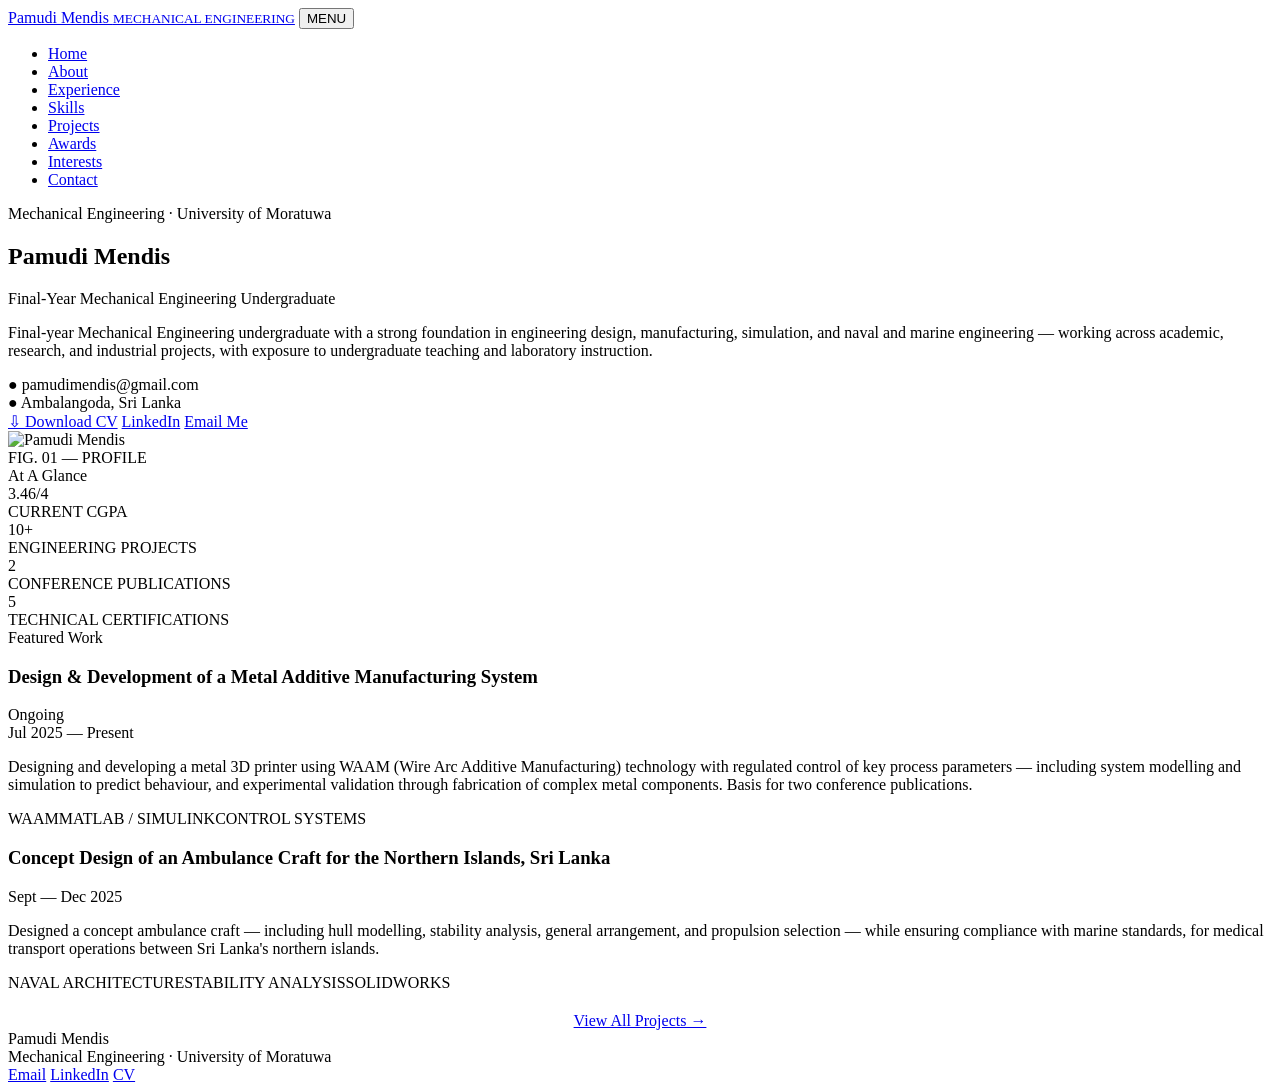
==== index.html @ 3da98da5 "Create index.html" ====
<!doctype html>
<html lang="en">
<head>
<meta charset="UTF-8">
<meta name="viewport" content="width=device-width, initial-scale=1.0">
<title>Home · Pamudi Mendis</title>
<meta name="description" content="Final-year Mechanical Engineering undergraduate at the University of Moratuwa &mdash; manufacturing, simulation, and naval &amp; marine engineering.">
<link rel="preconnect" href="https://fonts.googleapis.com">
<link href="https://fonts.googleapis.com/css2?family=Space+Grotesk:wght@500;600;700&family=IBM+Plex+Sans:wght@400;500;600&family=IBM+Plex+Mono:wght@400;500&display=swap" rel="stylesheet">
<link rel="stylesheet" href="style.css">
</head>
<body>
<nav class="site-nav">
  <div class="nav-inner">
    <a class="brand" href="index.html">Pamudi Mendis <small>MECHANICAL ENGINEERING</small></a>
    <button class="nav-toggle" aria-label="Toggle navigation">MENU</button>
    <ul class="nav-links">
      <li><a class="active" href="index.html">Home</a></li>
<li><a class="" href="about.html">About</a></li>
<li><a class="" href="experience.html">Experience</a></li>
<li><a class="" href="skills.html">Skills</a></li>
<li><a class="" href="projects.html">Projects</a></li>
<li><a class="" href="awards.html">Awards</a></li>
<li><a class="" href="interests.html">Interests</a></li>
<li><a class="" href="contact.html">Contact</a></li>

    </ul>
  </div>
</nav>

<section class="hero crop">
  <span class="cm-tl"></span><span class="cm-tr"></span><span class="cm-bl"></span><span class="cm-br"></span>
  <div class="wrap hero-grid">
    <div>
      <div class="eyebrow">Mechanical Engineering · University of Moratuwa</div>
      <h1>Pamudi <span>Mendis</span></h1>
      <div class="role">Final-Year Mechanical Engineering Undergraduate</div>
      <p class="lede">Final-year Mechanical Engineering undergraduate with a strong foundation in engineering design, manufacturing, simulation, and naval and marine engineering &mdash; working across academic, research, and industrial projects, with exposure to undergraduate teaching and laboratory instruction.</p>
      <div class="contact-row">
        <div class="item"><span class="dot">&#9679;</span> pamudimendis@gmail.com</div>
        <div class="item"><span class="dot">&#9679;</span> Ambalangoda, Sri Lanka</div>
      </div>
      <div class="btn-row">
        <a class="btn btn-primary" href="assets/Pamudi_Mendis_CV.pdf" target="_blank">&#8681; Download CV</a>
        <a class="btn btn-ghost" href="https://linkedin.com/in/pamudi-mendis" target="_blank" rel="noopener">LinkedIn</a>
        <a class="btn btn-ghost" href="contact.html">Email Me</a>
      </div>
    </div>
    <div class="hero-photo">
      <img src="assets/photo.jpg" alt="Pamudi Mendis">
      <div class="tag">FIG. 01 — PROFILE</div>
    </div>
  </div>
</section>

<section>
  <div class="wrap">
    <div class="dim-head"><span class="tick"></span><span class="line"></span><span class="label">At A Glance</span><span class="line"></span><span class="tick"></span></div>
    <div class="stat-grid">
      <div class="stat-card"><div class="num">3.46/4</div><div class="lbl">CURRENT CGPA</div></div>
      <div class="stat-card"><div class="num">10+</div><div class="lbl">ENGINEERING PROJECTS</div></div>
      <div class="stat-card"><div class="num">2</div><div class="lbl">CONFERENCE PUBLICATIONS</div></div>
      <div class="stat-card"><div class="num">5</div><div class="lbl">TECHNICAL CERTIFICATIONS</div></div>
    </div>
  </div>
</section>

<section class="section-tight">
  <div class="wrap">
    <div class="dim-head"><span class="tick"></span><span class="line"></span><span class="label">Featured Work</span><span class="line"></span><span class="tick"></span></div>
    <div class="tblock">
      <div class="tblock-head">
        <h3>Design &amp; Development of a Metal Additive Manufacturing System</h3>
        <div class="tblock-meta">Ongoing<br>Jul 2025 &mdash; Present</div>
      </div>
      <div class="tblock-body">
        <p>Designing and developing a metal 3D printer using WAAM (Wire Arc Additive Manufacturing) technology with regulated control of key process parameters &mdash; including system modelling and simulation to predict behaviour, and experimental validation through fabrication of complex metal components. Basis for two conference publications.</p>
        <div class="tags"><span class="tag">WAAM</span><span class="tag">MATLAB / SIMULINK</span><span class="tag">CONTROL SYSTEMS</span></div>
      </div>
    </div>
    <div class="tblock">
      <div class="tblock-head">
        <h3>Concept Design of an Ambulance Craft for the Northern Islands, Sri Lanka</h3>
        <div class="tblock-meta">Sept &mdash; Dec 2025</div>
      </div>
      <div class="tblock-body">
        <p>Designed a concept ambulance craft &mdash; including hull modelling, stability analysis, general arrangement, and propulsion selection &mdash; while ensuring compliance with marine standards, for medical transport operations between Sri Lanka's northern islands.</p>
        <div class="tags"><span class="tag">NAVAL ARCHITECTURE</span><span class="tag">STABILITY ANALYSIS</span><span class="tag">SOLIDWORKS</span></div>
      </div>
    </div>
    <div style="text-align:center; margin-top:20px;">
      <a class="btn btn-outline" href="projects.html">View All Projects &rarr;</a>
    </div>
  </div>
</section>

<footer>
  <div class="wrap">
    <div>
      <div class="foot-title">Pamudi Mendis</div>
      <div>Mechanical Engineering · University of Moratuwa</div>
    </div>
    <div class="foot-links">
      <a href="mailto:pamudimendis@gmail.com">Email</a>
      <a href="https://linkedin.com/in/pamudi-mendis" target="_blank" rel="noopener">LinkedIn</a>
      <a href="assets/Pamudi_Mendis_CV.pdf" target="_blank">CV</a>
    </div>
  </div>
</footer>
<script src="script.js"></script>
</body>
</html>
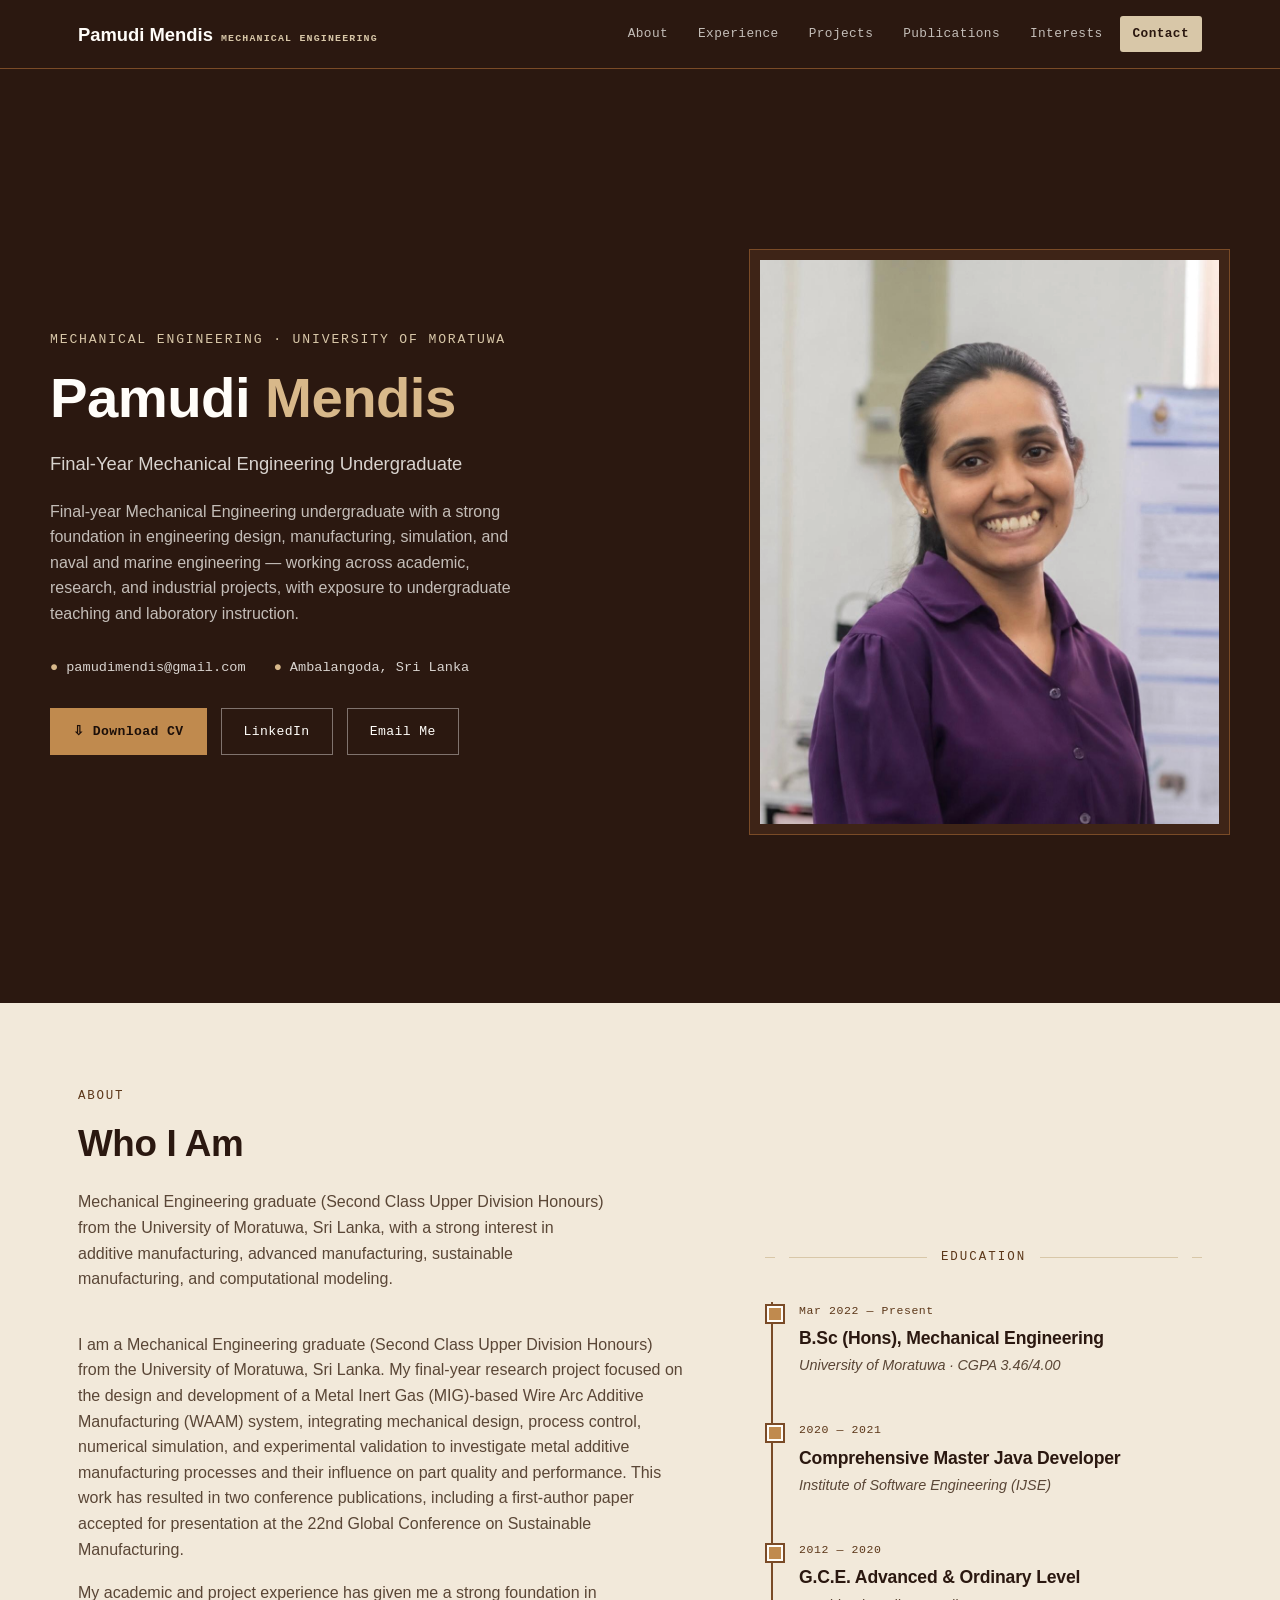
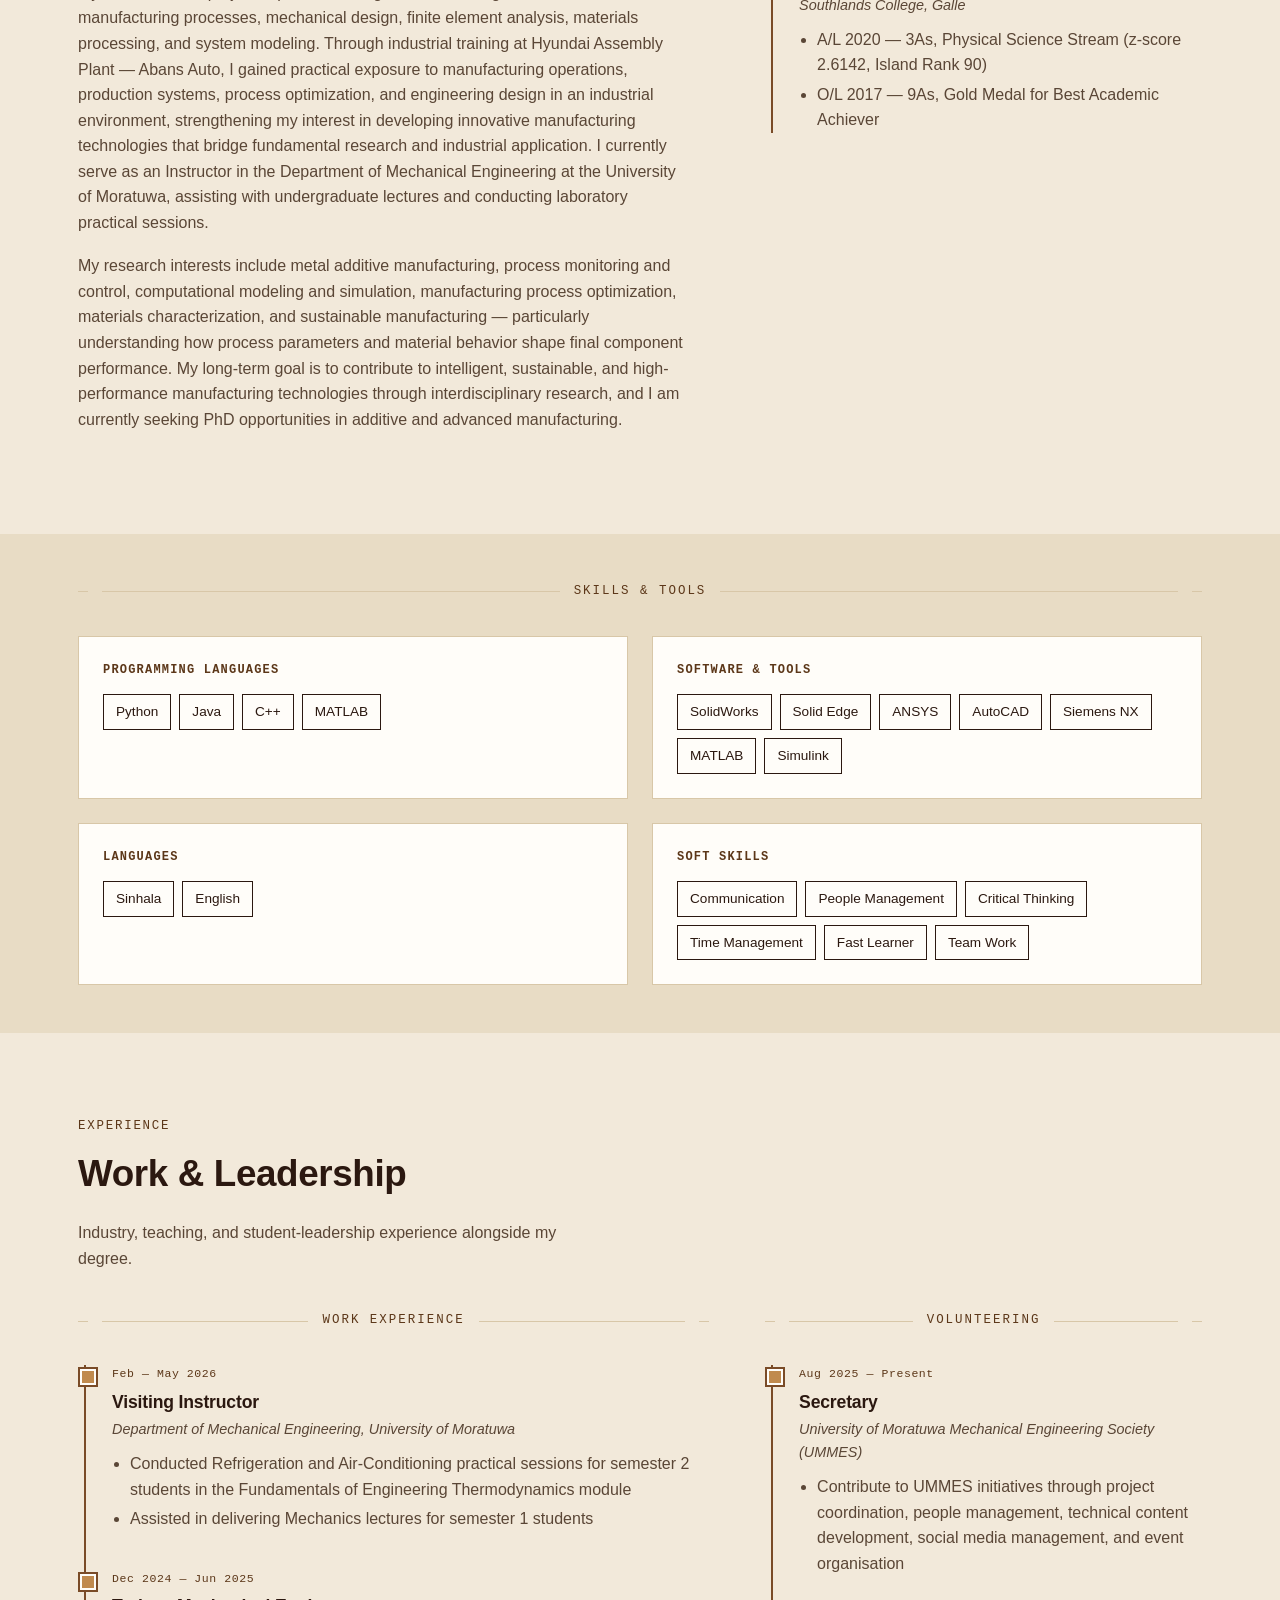
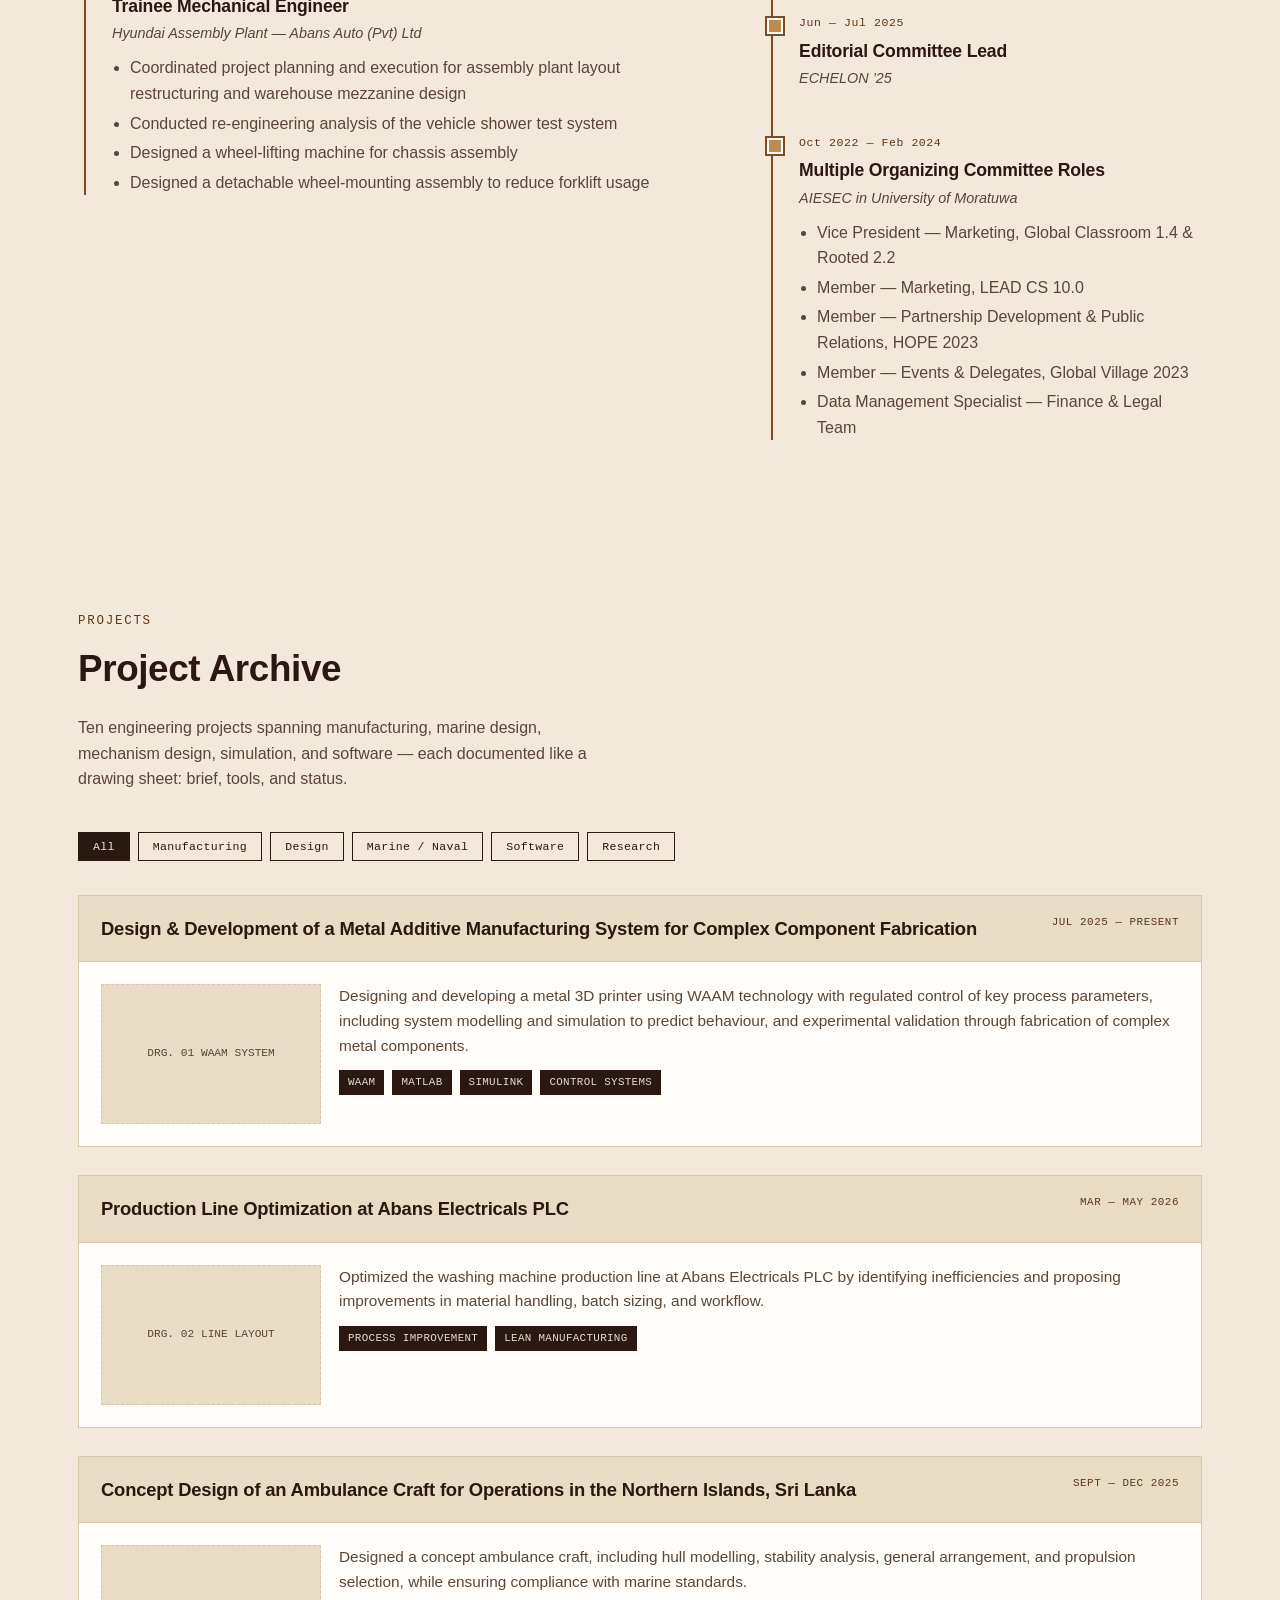
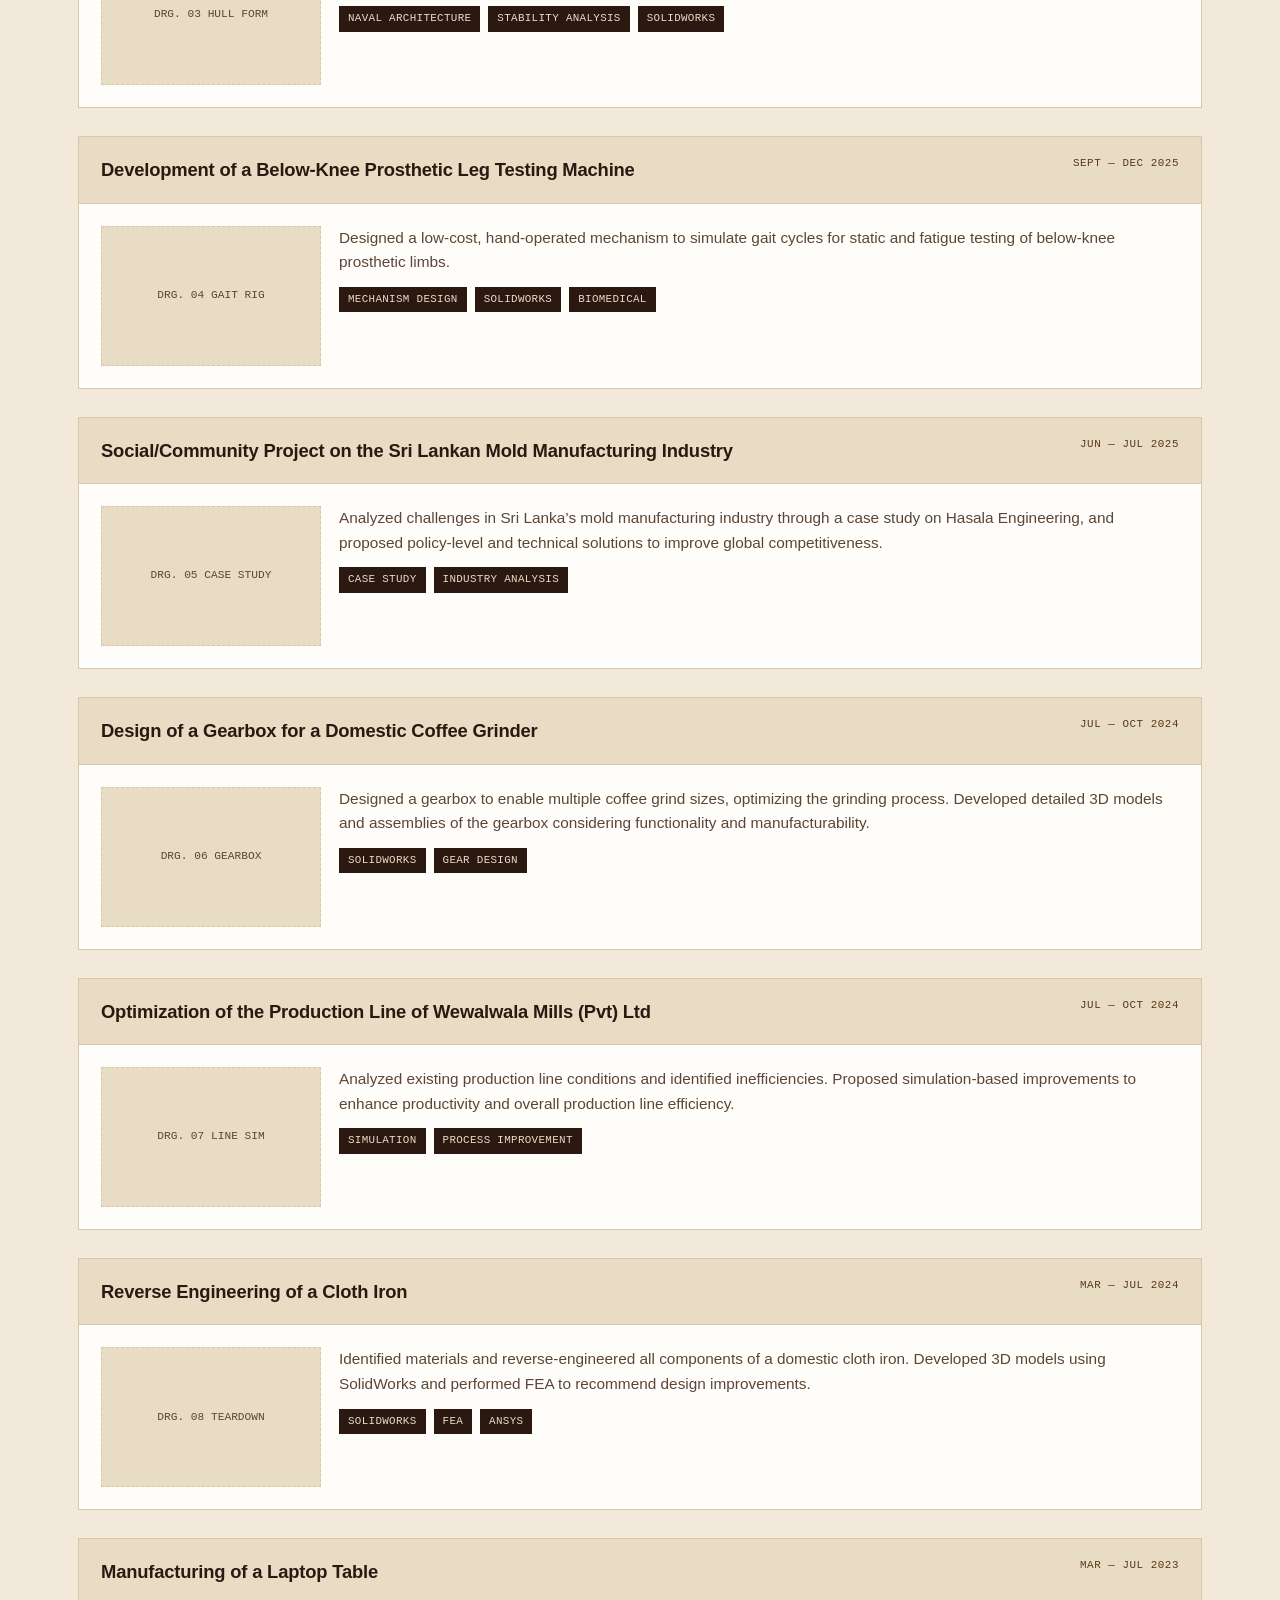
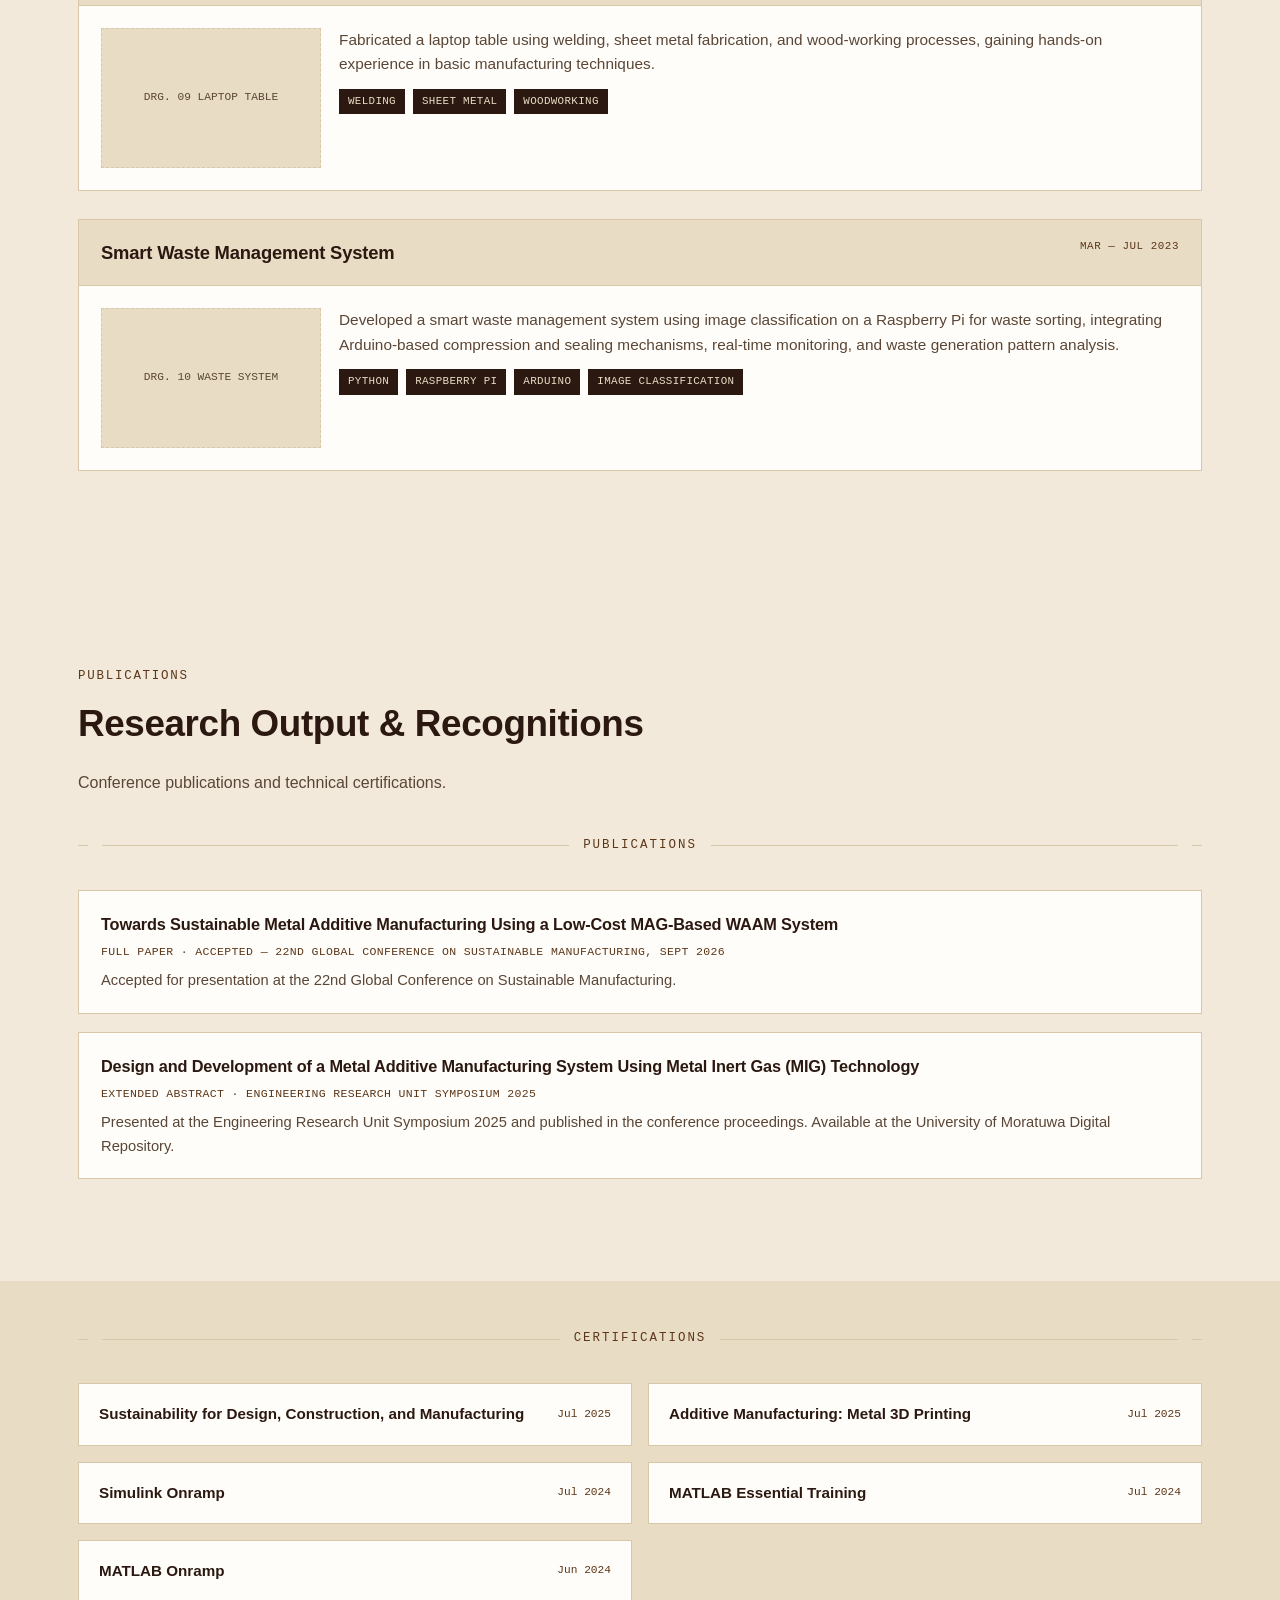
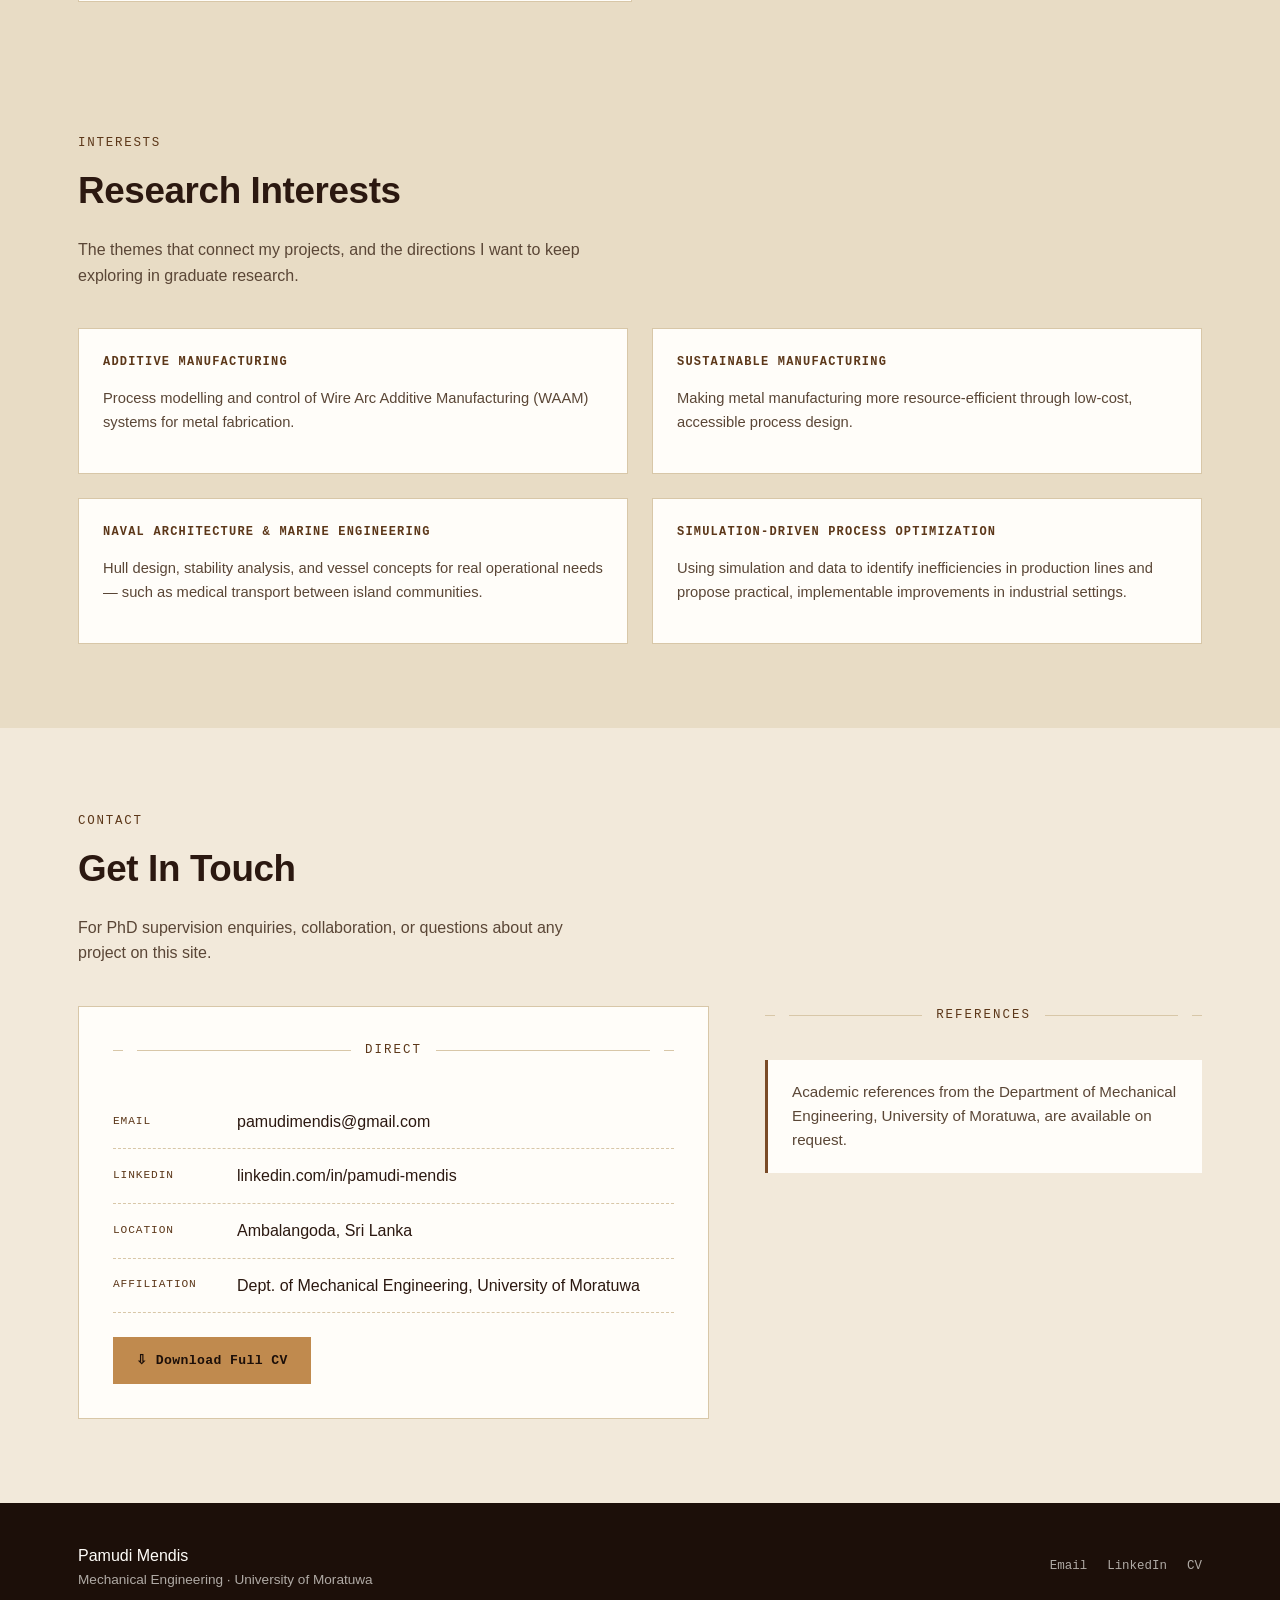
==== commit 7ef609a1: "Add files via upload" ====
--- a/index.html
+++ b/index.html
@@ -3,7 +3,7 @@
 <head>
 <meta charset="UTF-8">
 <meta name="viewport" content="width=device-width, initial-scale=1.0">
-<title>Home · Pamudi Mendis</title>
+<title>Pamudi Mendis &middot; Mechanical Engineering Portfolio</title>
 <meta name="description" content="Final-year Mechanical Engineering undergraduate at the University of Moratuwa &mdash; manufacturing, simulation, and naval &amp; marine engineering.">
 <link rel="preconnect" href="https://fonts.googleapis.com">
 <link href="https://fonts.googleapis.com/css2?family=Space+Grotesk:wght@500;600;700&family=IBM+Plex+Sans:wght@400;500;600&family=IBM+Plex+Mono:wght@400;500&display=swap" rel="stylesheet">
@@ -12,27 +12,24 @@
 <body>
 <nav class="site-nav">
   <div class="nav-inner">
-    <a class="brand" href="index.html">Pamudi Mendis <small>MECHANICAL ENGINEERING</small></a>
+    <a class="brand" href="#top">Pamudi Mendis <small>MECHANICAL ENGINEERING</small></a>
     <button class="nav-toggle" aria-label="Toggle navigation">MENU</button>
     <ul class="nav-links">
-      <li><a class="active" href="index.html">Home</a></li>
-<li><a class="" href="about.html">About</a></li>
-<li><a class="" href="experience.html">Experience</a></li>
-<li><a class="" href="skills.html">Skills</a></li>
-<li><a class="" href="projects.html">Projects</a></li>
-<li><a class="" href="awards.html">Awards</a></li>
-<li><a class="" href="interests.html">Interests</a></li>
-<li><a class="" href="contact.html">Contact</a></li>
+      <li><a href="#about">About</a></li>
+<li><a href="#experience">Experience</a></li>
+<li><a href="#projects">Projects</a></li>
+<li><a href="#publications">Publications</a></li>
+<li><a href="#interests">Interests</a></li>
+<li><a href="#contact">Contact</a></li>
 
     </ul>
   </div>
 </nav>
 
-<section class="hero crop">
-  <span class="cm-tl"></span><span class="cm-tr"></span><span class="cm-bl"></span><span class="cm-br"></span>
+<section id="top" class="hero">
   <div class="wrap hero-grid">
     <div>
-      <div class="eyebrow">Mechanical Engineering · University of Moratuwa</div>
+      <div class="eyebrow">Mechanical Engineering &middot; University of Moratuwa</div>
       <h1>Pamudi <span>Mendis</span></h1>
       <div class="role">Final-Year Mechanical Engineering Undergraduate</div>
       <p class="lede">Final-year Mechanical Engineering undergraduate with a strong foundation in engineering design, manufacturing, simulation, and naval and marine engineering &mdash; working across academic, research, and industrial projects, with exposure to undergraduate teaching and laboratory instruction.</p>
@@ -43,53 +40,404 @@
       <div class="btn-row">
         <a class="btn btn-primary" href="assets/Pamudi_Mendis_CV.pdf" target="_blank">&#8681; Download CV</a>
         <a class="btn btn-ghost" href="https://linkedin.com/in/pamudi-mendis" target="_blank" rel="noopener">LinkedIn</a>
-        <a class="btn btn-ghost" href="contact.html">Email Me</a>
+        <a class="btn btn-ghost" href="#contact">Email Me</a>
       </div>
     </div>
     <div class="hero-photo">
       <img src="assets/photo.jpg" alt="Pamudi Mendis">
-      <div class="tag">FIG. 01 — PROFILE</div>
-    </div>
-  </div>
-</section>
-
-<section>
-  <div class="wrap">
-    <div class="dim-head"><span class="tick"></span><span class="line"></span><span class="label">At A Glance</span><span class="line"></span><span class="tick"></span></div>
-    <div class="stat-grid">
-      <div class="stat-card"><div class="num">3.46/4</div><div class="lbl">CURRENT CGPA</div></div>
-      <div class="stat-card"><div class="num">10+</div><div class="lbl">ENGINEERING PROJECTS</div></div>
-      <div class="stat-card"><div class="num">2</div><div class="lbl">CONFERENCE PUBLICATIONS</div></div>
-      <div class="stat-card"><div class="num">5</div><div class="lbl">TECHNICAL CERTIFICATIONS</div></div>
-    </div>
-  </div>
-</section>
-
-<section class="section-tight">
-  <div class="wrap">
-    <div class="dim-head"><span class="tick"></span><span class="line"></span><span class="label">Featured Work</span><span class="line"></span><span class="tick"></span></div>
-    <div class="tblock">
-      <div class="tblock-head">
-        <h3>Design &amp; Development of a Metal Additive Manufacturing System</h3>
-        <div class="tblock-meta">Ongoing<br>Jul 2025 &mdash; Present</div>
-      </div>
-      <div class="tblock-body">
-        <p>Designing and developing a metal 3D printer using WAAM (Wire Arc Additive Manufacturing) technology with regulated control of key process parameters &mdash; including system modelling and simulation to predict behaviour, and experimental validation through fabrication of complex metal components. Basis for two conference publications.</p>
-        <div class="tags"><span class="tag">WAAM</span><span class="tag">MATLAB / SIMULINK</span><span class="tag">CONTROL SYSTEMS</span></div>
-      </div>
-    </div>
-    <div class="tblock">
-      <div class="tblock-head">
-        <h3>Concept Design of an Ambulance Craft for the Northern Islands, Sri Lanka</h3>
+    </div>
+  </div>
+</section>
+
+<section id="about">
+  <div class="wrap">
+    <div class="section-eyebrow">About</div>
+    <h2 class="section-title">Who I Am</h2>
+    <p class="section-sub">Mechanical Engineering graduate (Second Class Upper Division Honours) from the University of Moratuwa, Sri Lanka, with a strong interest in additive manufacturing, advanced manufacturing, sustainable manufacturing, and computational modeling.</p>
+
+    <div class="two-col">
+      <div class="prose">
+        <p>I am a Mechanical Engineering graduate (Second Class Upper Division Honours) from the University of Moratuwa, Sri Lanka. My final-year research project focused on the design and development of a Metal Inert Gas (MIG)-based Wire Arc Additive Manufacturing (WAAM) system, integrating mechanical design, process control, numerical simulation, and experimental validation to investigate metal additive manufacturing processes and their influence on part quality and performance. This work has resulted in two conference publications, including a first-author paper accepted for presentation at the 22nd Global Conference on Sustainable Manufacturing.</p>
+        <p>My academic and project experience has given me a strong foundation in manufacturing processes, mechanical design, finite element analysis, materials processing, and system modeling. Through industrial training at Hyundai Assembly Plant &mdash; Abans Auto, I gained practical exposure to manufacturing operations, production systems, process optimization, and engineering design in an industrial environment, strengthening my interest in developing innovative manufacturing technologies that bridge fundamental research and industrial application. I currently serve as an Instructor in the Department of Mechanical Engineering at the University of Moratuwa, assisting with undergraduate lectures and conducting laboratory practical sessions.</p>
+        <p>My research interests include metal additive manufacturing, process monitoring and control, computational modeling and simulation, manufacturing process optimization, materials characterization, and sustainable manufacturing &mdash; particularly understanding how process parameters and material behavior shape final component performance. My long-term goal is to contribute to intelligent, sustainable, and high-performance manufacturing technologies through interdisciplinary research, and I am currently seeking PhD opportunities in additive and advanced manufacturing.</p>
+      </div>
+      <div class="edu-col">
+        <div class="dim-head"><span class="tick"></span><span class="line"></span><span class="label">Education</span><span class="line"></span><span class="tick"></span></div>
+        <div class="timeline">
+          <div class="tl-item">
+            <div class="tl-date">Mar 2022 &mdash; Present</div>
+            <h3>B.Sc (Hons), Mechanical Engineering</h3>
+            <div class="tl-org">University of Moratuwa &middot; CGPA 3.46/4.00</div>
+          </div>
+          <div class="tl-item">
+            <div class="tl-date">2020 &mdash; 2021</div>
+            <h3>Comprehensive Master Java Developer</h3>
+            <div class="tl-org">Institute of Software Engineering (IJSE)</div>
+          </div>
+          <div class="tl-item">
+            <div class="tl-date">2012 &mdash; 2020</div>
+            <h3>G.C.E. Advanced &amp; Ordinary Level</h3>
+            <div class="tl-org">Southlands College, Galle</div>
+            <ul>
+              <li>A/L 2020 &mdash; 3As, Physical Science Stream (z-score 2.6142, Island Rank 90)</li>
+              <li>O/L 2017 &mdash; 9As, Gold Medal for Best Academic Achiever</li>
+            </ul>
+          </div>
+        </div>
+      </div>
+    </div>
+  </div>
+</section>
+
+<section class="section-alt section-tight">
+  <div class="wrap">
+    <div class="dim-head"><span class="tick"></span><span class="line"></span><span class="label">Skills & Tools</span><span class="line"></span><span class="tick"></span></div>
+    <div class="grid-2">
+      <div class="skill-card">
+        <h4>Programming Languages</h4>
+        <div class="chip-row">
+          <span class="chip">Python</span><span class="chip">Java</span><span class="chip">C++</span><span class="chip">MATLAB</span>
+        </div>
+      </div>
+      <div class="skill-card">
+        <h4>Software &amp; Tools</h4>
+        <div class="chip-row">
+          <span class="chip">SolidWorks</span><span class="chip">Solid Edge</span><span class="chip">ANSYS</span><span class="chip">AutoCAD</span><span class="chip">Siemens NX</span><span class="chip">MATLAB</span><span class="chip">Simulink</span>
+        </div>
+      </div>
+      <div class="skill-card">
+        <h4>Languages</h4>
+        <div class="chip-row">
+          <span class="chip">Sinhala</span><span class="chip">English</span>
+        </div>
+      </div>
+      <div class="skill-card">
+        <h4>Soft Skills</h4>
+        <div class="chip-row">
+          <span class="chip">Communication</span><span class="chip">People Management</span><span class="chip">Critical Thinking</span><span class="chip">Time Management</span><span class="chip">Fast Learner</span><span class="chip">Team Work</span>
+        </div>
+      </div>
+    </div>
+  </div>
+</section>
+
+<section id="experience">
+  <div class="wrap">
+    <div class="section-eyebrow">Experience</div>
+    <h2 class="section-title">Work &amp; Leadership</h2>
+    <p class="section-sub">Industry, teaching, and student-leadership experience alongside my degree.</p>
+
+    <div class="two-col">
+      <div>
+        <div class="dim-head"><span class="tick"></span><span class="line"></span><span class="label">Work Experience</span><span class="line"></span><span class="tick"></span></div>
+        <div class="timeline">
+          <div class="tl-item">
+            <div class="tl-date">Feb &mdash; May 2026</div>
+            <h3>Visiting Instructor</h3>
+            <div class="tl-org">Department of Mechanical Engineering, University of Moratuwa</div>
+            <ul>
+              <li>Conducted Refrigeration and Air-Conditioning practical sessions for semester 2 students in the Fundamentals of Engineering Thermodynamics module</li>
+              <li>Assisted in delivering Mechanics lectures for semester 1 students</li>
+            </ul>
+          </div>
+          <div class="tl-item">
+            <div class="tl-date">Dec 2024 &mdash; Jun 2025</div>
+            <h3>Trainee Mechanical Engineer</h3>
+            <div class="tl-org">Hyundai Assembly Plant &mdash; Abans Auto (Pvt) Ltd</div>
+            <ul>
+              <li>Coordinated project planning and execution for assembly plant layout restructuring and warehouse mezzanine design</li>
+              <li>Conducted re-engineering analysis of the vehicle shower test system</li>
+              <li>Designed a wheel-lifting machine for chassis assembly</li>
+              <li>Designed a detachable wheel-mounting assembly to reduce forklift usage</li>
+            </ul>
+          </div>
+        </div>
+      </div>
+      <div>
+        <div class="dim-head"><span class="tick"></span><span class="line"></span><span class="label">Volunteering</span><span class="line"></span><span class="tick"></span></div>
+        <div class="timeline">
+          <div class="tl-item">
+            <div class="tl-date">Aug 2025 &mdash; Present</div>
+            <h3>Secretary</h3>
+            <div class="tl-org">University of Moratuwa Mechanical Engineering Society (UMMES)</div>
+            <ul>
+              <li>Contribute to UMMES initiatives through project coordination, people management, technical content development, social media management, and event organisation</li>
+            </ul>
+          </div>
+          <div class="tl-item">
+            <div class="tl-date">Jun &mdash; Jul 2025</div>
+            <h3>Editorial Committee Lead</h3>
+            <div class="tl-org">ECHELON &rsquo;25</div>
+          </div>
+          <div class="tl-item">
+            <div class="tl-date">Oct 2022 &mdash; Feb 2024</div>
+            <h3>Multiple Organizing Committee Roles</h3>
+            <div class="tl-org">AIESEC in University of Moratuwa</div>
+            <ul>
+              <li>Vice President &mdash; Marketing, Global Classroom 1.4 &amp; Rooted 2.2</li>
+              <li>Member &mdash; Marketing, LEAD CS 10.0</li>
+              <li>Member &mdash; Partnership Development &amp; Public Relations, HOPE 2023</li>
+              <li>Member &mdash; Events &amp; Delegates, Global Village 2023</li>
+              <li>Data Management Specialist &mdash; Finance &amp; Legal Team</li>
+            </ul>
+          </div>
+        </div>
+      </div>
+    </div>
+  </div>
+</section>
+
+<section id="projects">
+  <div class="wrap">
+    <div class="section-eyebrow">Projects</div>
+    <h2 class="section-title">Project Archive</h2>
+    <p class="section-sub">Ten engineering projects spanning manufacturing, marine design, mechanism design, simulation, and software &mdash; each documented like a drawing sheet: brief, tools, and status.</p>
+
+    <div class="filter-row">
+      <button class="filter-btn active" data-filter="all">All</button>
+      <button class="filter-btn" data-filter="manufacturing">Manufacturing</button>
+      <button class="filter-btn" data-filter="design">Design</button>
+      <button class="filter-btn" data-filter="marine">Marine / Naval</button>
+      <button class="filter-btn" data-filter="software">Software</button>
+      <button class="filter-btn" data-filter="research">Research</button>
+    </div>
+    
+    <div class="tblock" data-category="manufacturing">
+      <div class="tblock-head">
+        <h3>Design &amp; Development of a Metal Additive Manufacturing System for Complex Component Fabrication</h3>
+        <div class="tblock-meta">Jul 2025 &mdash; Present</div>
+      </div>
+      <div class="tblock-body with-media">
+        <div class="tblock-media">DRG. 01
+WAAM SYSTEM</div>
+        <div>
+          <p>Designing and developing a metal 3D printer using WAAM technology with regulated control of key process parameters, including system modelling and simulation to predict behaviour, and experimental validation through fabrication of complex metal components.</p>
+          <div class="tags"><span class="tag">WAAM</span><span class="tag">MATLAB</span><span class="tag">SIMULINK</span><span class="tag">CONTROL SYSTEMS</span></div>
+        </div>
+      </div>
+    </div>
+    
+    <div class="tblock" data-category="manufacturing">
+      <div class="tblock-head">
+        <h3>Production Line Optimization at Abans Electricals PLC</h3>
+        <div class="tblock-meta">Mar &mdash; May 2026</div>
+      </div>
+      <div class="tblock-body with-media">
+        <div class="tblock-media">DRG. 02
+LINE LAYOUT</div>
+        <div>
+          <p>Optimized the washing machine production line at Abans Electricals PLC by identifying inefficiencies and proposing improvements in material handling, batch sizing, and workflow.</p>
+          <div class="tags"><span class="tag">PROCESS IMPROVEMENT</span><span class="tag">LEAN MANUFACTURING</span></div>
+        </div>
+      </div>
+    </div>
+    
+    <div class="tblock" data-category="marine">
+      <div class="tblock-head">
+        <h3>Concept Design of an Ambulance Craft for Operations in the Northern Islands, Sri Lanka</h3>
         <div class="tblock-meta">Sept &mdash; Dec 2025</div>
       </div>
-      <div class="tblock-body">
-        <p>Designed a concept ambulance craft &mdash; including hull modelling, stability analysis, general arrangement, and propulsion selection &mdash; while ensuring compliance with marine standards, for medical transport operations between Sri Lanka's northern islands.</p>
-        <div class="tags"><span class="tag">NAVAL ARCHITECTURE</span><span class="tag">STABILITY ANALYSIS</span><span class="tag">SOLIDWORKS</span></div>
-      </div>
-    </div>
-    <div style="text-align:center; margin-top:20px;">
-      <a class="btn btn-outline" href="projects.html">View All Projects &rarr;</a>
+      <div class="tblock-body with-media">
+        <div class="tblock-media">DRG. 03
+HULL FORM</div>
+        <div>
+          <p>Designed a concept ambulance craft, including hull modelling, stability analysis, general arrangement, and propulsion selection, while ensuring compliance with marine standards.</p>
+          <div class="tags"><span class="tag">NAVAL ARCHITECTURE</span><span class="tag">STABILITY ANALYSIS</span><span class="tag">SOLIDWORKS</span></div>
+        </div>
+      </div>
+    </div>
+    
+    <div class="tblock" data-category="design">
+      <div class="tblock-head">
+        <h3>Development of a Below-Knee Prosthetic Leg Testing Machine</h3>
+        <div class="tblock-meta">Sept &mdash; Dec 2025</div>
+      </div>
+      <div class="tblock-body with-media">
+        <div class="tblock-media">DRG. 04
+GAIT RIG</div>
+        <div>
+          <p>Designed a low-cost, hand-operated mechanism to simulate gait cycles for static and fatigue testing of below-knee prosthetic limbs.</p>
+          <div class="tags"><span class="tag">MECHANISM DESIGN</span><span class="tag">SOLIDWORKS</span><span class="tag">BIOMEDICAL</span></div>
+        </div>
+      </div>
+    </div>
+    
+    <div class="tblock" data-category="research">
+      <div class="tblock-head">
+        <h3>Social/Community Project on the Sri Lankan Mold Manufacturing Industry</h3>
+        <div class="tblock-meta">Jun &mdash; Jul 2025</div>
+      </div>
+      <div class="tblock-body with-media">
+        <div class="tblock-media">DRG. 05
+CASE STUDY</div>
+        <div>
+          <p>Analyzed challenges in Sri Lanka&rsquo;s mold manufacturing industry through a case study on Hasala Engineering, and proposed policy-level and technical solutions to improve global competitiveness.</p>
+          <div class="tags"><span class="tag">CASE STUDY</span><span class="tag">INDUSTRY ANALYSIS</span></div>
+        </div>
+      </div>
+    </div>
+    
+    <div class="tblock" data-category="design">
+      <div class="tblock-head">
+        <h3>Design of a Gearbox for a Domestic Coffee Grinder</h3>
+        <div class="tblock-meta">Jul &mdash; Oct 2024</div>
+      </div>
+      <div class="tblock-body with-media">
+        <div class="tblock-media">DRG. 06
+GEARBOX</div>
+        <div>
+          <p>Designed a gearbox to enable multiple coffee grind sizes, optimizing the grinding process. Developed detailed 3D models and assemblies of the gearbox considering functionality and manufacturability.</p>
+          <div class="tags"><span class="tag">SOLIDWORKS</span><span class="tag">GEAR DESIGN</span></div>
+        </div>
+      </div>
+    </div>
+    
+    <div class="tblock" data-category="manufacturing">
+      <div class="tblock-head">
+        <h3>Optimization of the Production Line of Wewalwala Mills (Pvt) Ltd</h3>
+        <div class="tblock-meta">Jul &mdash; Oct 2024</div>
+      </div>
+      <div class="tblock-body with-media">
+        <div class="tblock-media">DRG. 07
+LINE SIM</div>
+        <div>
+          <p>Analyzed existing production line conditions and identified inefficiencies. Proposed simulation-based improvements to enhance productivity and overall production line efficiency.</p>
+          <div class="tags"><span class="tag">SIMULATION</span><span class="tag">PROCESS IMPROVEMENT</span></div>
+        </div>
+      </div>
+    </div>
+    
+    <div class="tblock" data-category="design">
+      <div class="tblock-head">
+        <h3>Reverse Engineering of a Cloth Iron</h3>
+        <div class="tblock-meta">Mar &mdash; Jul 2024</div>
+      </div>
+      <div class="tblock-body with-media">
+        <div class="tblock-media">DRG. 08
+TEARDOWN</div>
+        <div>
+          <p>Identified materials and reverse-engineered all components of a domestic cloth iron. Developed 3D models using SolidWorks and performed FEA to recommend design improvements.</p>
+          <div class="tags"><span class="tag">SOLIDWORKS</span><span class="tag">FEA</span><span class="tag">ANSYS</span></div>
+        </div>
+      </div>
+    </div>
+    
+    <div class="tblock" data-category="manufacturing">
+      <div class="tblock-head">
+        <h3>Manufacturing of a Laptop Table</h3>
+        <div class="tblock-meta">Mar &mdash; Jul 2023</div>
+      </div>
+      <div class="tblock-body with-media">
+        <div class="tblock-media">DRG. 09
+LAPTOP TABLE</div>
+        <div>
+          <p>Fabricated a laptop table using welding, sheet metal fabrication, and wood-working processes, gaining hands-on experience in basic manufacturing techniques.</p>
+          <div class="tags"><span class="tag">WELDING</span><span class="tag">SHEET METAL</span><span class="tag">WOODWORKING</span></div>
+        </div>
+      </div>
+    </div>
+    
+    <div class="tblock" data-category="software">
+      <div class="tblock-head">
+        <h3>Smart Waste Management System</h3>
+        <div class="tblock-meta">Mar &mdash; Jul 2023</div>
+      </div>
+      <div class="tblock-body with-media">
+        <div class="tblock-media">DRG. 10
+WASTE SYSTEM</div>
+        <div>
+          <p>Developed a smart waste management system using image classification on a Raspberry Pi for waste sorting, integrating Arduino-based compression and sealing mechanisms, real-time monitoring, and waste generation pattern analysis.</p>
+          <div class="tags"><span class="tag">PYTHON</span><span class="tag">RASPBERRY PI</span><span class="tag">ARDUINO</span><span class="tag">IMAGE CLASSIFICATION</span></div>
+        </div>
+      </div>
+    </div>
+    
+  </div>
+</section>
+
+<section id="publications">
+  <div class="wrap">
+    <div class="section-eyebrow">Publications</div>
+    <h2 class="section-title">Research Output &amp; Recognitions</h2>
+    <p class="section-sub">Conference publications and technical certifications.</p>
+
+    <div class="dim-head"><span class="tick"></span><span class="line"></span><span class="label">Publications</span><span class="line"></span><span class="tick"></span></div>
+    <div class="pub-card">
+      <h3>Towards Sustainable Metal Additive Manufacturing Using a Low-Cost MAG-Based WAAM System</h3>
+      <div class="pub-meta">Full Paper &middot; Accepted &mdash; 22nd Global Conference on Sustainable Manufacturing, Sept 2026</div>
+      <p>Accepted for presentation at the 22nd Global Conference on Sustainable Manufacturing.</p>
+    </div>
+    <div class="pub-card">
+      <h3>Design and Development of a Metal Additive Manufacturing System Using Metal Inert Gas (MIG) Technology</h3>
+      <div class="pub-meta">Extended Abstract &middot; Engineering Research Unit Symposium 2025</div>
+      <p>Presented at the Engineering Research Unit Symposium 2025 and published in the conference proceedings. Available at the University of Moratuwa Digital Repository.</p>
+    </div>
+  </div>
+</section>
+
+<section class="section-alt section-tight">
+  <div class="wrap">
+    <div class="dim-head"><span class="tick"></span><span class="line"></span><span class="label">Certifications</span><span class="line"></span><span class="tick"></span></div>
+    <div class="award-grid">
+      <div class="award-card"><div class="name">Sustainability for Design, Construction, and Manufacturing</div><div class="date">Jul 2025</div></div>
+      <div class="award-card"><div class="name">Additive Manufacturing: Metal 3D Printing</div><div class="date">Jul 2025</div></div>
+      <div class="award-card"><div class="name">Simulink Onramp</div><div class="date">Jul 2024</div></div>
+      <div class="award-card"><div class="name">MATLAB Essential Training</div><div class="date">Jul 2024</div></div>
+      <div class="award-card"><div class="name">MATLAB Onramp</div><div class="date">Jun 2024</div></div>
+    </div>
+  </div>
+</section>
+
+<section id="interests" class="section-alt">
+  <div class="wrap">
+    <div class="section-eyebrow">Interests</div>
+    <h2 class="section-title">Research Interests</h2>
+    <p class="section-sub">The themes that connect my projects, and the directions I want to keep exploring in graduate research.</p>
+
+    <div class="grid-2">
+      <div class="skill-card">
+        <h4>Additive Manufacturing</h4>
+        <p style="color:var(--ink-soft); font-size:.92rem;">Process modelling and control of Wire Arc Additive Manufacturing (WAAM) systems for metal fabrication.</p>
+      </div>
+      <div class="skill-card">
+        <h4>Sustainable Manufacturing</h4>
+        <p style="color:var(--ink-soft); font-size:.92rem;">Making metal manufacturing more resource-efficient through low-cost, accessible process design.</p>
+      </div>
+      <div class="skill-card">
+        <h4>Naval Architecture &amp; Marine Engineering</h4>
+        <p style="color:var(--ink-soft); font-size:.92rem;">Hull design, stability analysis, and vessel concepts for real operational needs &mdash; such as medical transport between island communities.</p>
+      </div>
+      <div class="skill-card">
+        <h4>Simulation-Driven Process Optimization</h4>
+        <p style="color:var(--ink-soft); font-size:.92rem;">Using simulation and data to identify inefficiencies in production lines and propose practical, implementable improvements in industrial settings.</p>
+      </div>
+    </div>
+  </div>
+</section>
+
+<section id="contact">
+  <div class="wrap">
+    <div class="section-eyebrow">Contact</div>
+    <h2 class="section-title">Get In Touch</h2>
+    <p class="section-sub">For PhD supervision enquiries, collaboration, or questions about any project on this site.</p>
+
+    <div class="two-col">
+      <div class="contact-card">
+        <div class="dim-head"><span class="tick"></span><span class="line"></span><span class="label">Direct</span><span class="line"></span><span class="tick"></span></div>
+        <div class="contact-line"><span class="k">Email</span><a href="mailto:pamudimendis@gmail.com">pamudimendis@gmail.com</a></div>
+        <div class="contact-line"><span class="k">LinkedIn</span><a href="https://linkedin.com/in/pamudi-mendis" target="_blank" rel="noopener">linkedin.com/in/pamudi-mendis</a></div>
+        <div class="contact-line"><span class="k">Location</span> Ambalangoda, Sri Lanka</div>
+        <div class="contact-line"><span class="k">Affiliation</span> Dept. of Mechanical Engineering, University of Moratuwa</div>
+        <div style="margin-top:24px;">
+          <a class="btn btn-primary" href="assets/Pamudi_Mendis_CV.pdf" target="_blank">&#8681; Download Full CV</a>
+        </div>
+      </div>
+      <div>
+        <div class="dim-head"><span class="tick"></span><span class="line"></span><span class="label">References</span><span class="line"></span><span class="tick"></span></div>
+        <div class="callout">
+          Academic references from the Department of Mechanical Engineering, University of Moratuwa, are available on request.
+        </div>
+      </div>
     </div>
   </div>
 </section>
@@ -98,7 +446,7 @@
   <div class="wrap">
     <div>
       <div class="foot-title">Pamudi Mendis</div>
-      <div>Mechanical Engineering · University of Moratuwa</div>
+      <div>Mechanical Engineering &middot; University of Moratuwa</div>
     </div>
     <div class="foot-links">
       <a href="mailto:pamudimendis@gmail.com">Email</a>
@@ -109,4 +457,4 @@
 </footer>
 <script src="script.js"></script>
 </body>
-</html>
+</html>
--- a/style.css
+++ b/style.css
@@ -0,0 +1,354 @@
+/* ============================================================
+   PAMUDI MENDIS — PORTFOLIO (single-page)
+   Palette: dark chocolate, warm beige, brown, white.
+   Still drawing on the drafting-table idea (title-block project
+   cards, dimension-line dividers) but without the blueprint grid.
+   ============================================================ */
+
+:root{
+  --choc:        #2B1810;
+  --choc-2:      #3E2417;
+  --choc-deep:   #1C0F09;
+  --beige:       #F2E9DA;
+  --beige-2:     #E8DCC5;
+  --brown:       #7A4B27;
+  --brown-deep:  #5C3719;
+  --ink:         #2B1810;
+  --ink-soft:    #5A4636;
+  --rule:        #D8C7A8;
+  --white:       #FFFDF9;
+
+  --font-display: "Space Grotesk", sans-serif;
+  --font-body: "IBM Plex Sans", sans-serif;
+  --font-mono: "IBM Plex Mono", monospace;
+}
+
+*{ box-sizing: border-box; }
+html{ scroll-behavior: smooth; }
+
+body{
+  margin:0;
+  background: var(--beige);
+  color: var(--ink);
+  font-family: var(--font-body);
+  font-size: 16px;
+  line-height: 1.6;
+}
+
+a{ color: inherit; text-decoration: none; }
+img{ max-width:100%; display:block; }
+
+h1,h2,h3,h4{
+  font-family: var(--font-display);
+  margin: 0 0 .4em;
+  letter-spacing: -0.01em;
+}
+
+/* -------------------- top nav -------------------- */
+.site-nav{
+  position: sticky; top:0; z-index: 100;
+  background: var(--choc);
+  color: var(--white);
+  border-bottom: 1px solid var(--brown);
+}
+.nav-inner{
+  max-width: 1180px; margin: 0 auto;
+  display:flex; align-items:center; justify-content:space-between;
+  padding: 16px 28px;
+}
+.brand{
+  font-family: var(--font-display);
+  font-weight: 600;
+  font-size: 1.15rem;
+  color: var(--white);
+  display:flex; align-items:baseline; gap:8px;
+}
+.brand small{
+  font-family: var(--font-mono);
+  font-size: .62rem;
+  color: var(--rule);
+  letter-spacing: .12em;
+}
+.nav-links{
+  display:flex; gap: 4px; list-style:none; margin:0; padding:0;
+  font-family: var(--font-mono);
+  font-size: .8rem;
+  letter-spacing: .03em;
+}
+.nav-links a{
+  display:block;
+  padding: 8px 13px;
+  color: rgba(255,253,249,.72);
+  border-radius: 3px;
+  transition: color .15s, background .15s;
+}
+.nav-links a:hover{ color:#fff; background: rgba(255,255,255,.08); }
+.nav-links a.active{
+  color: var(--choc);
+  background: var(--rule);
+  font-weight: 600;
+}
+.nav-toggle{ display:none; }
+
+@media (max-width: 860px){
+  .nav-toggle{
+    display:block; background:none; border:1px solid var(--brown);
+    color:var(--white); font-family: var(--font-mono); font-size:.75rem;
+    padding: 6px 10px; border-radius:3px;
+  }
+  .nav-links{
+    position:absolute; top:100%; left:0; right:0;
+    background: var(--choc);
+    flex-direction:column; gap:0;
+    max-height:0; overflow:hidden;
+    border-bottom: 1px solid var(--brown);
+  }
+  .nav-links.open{ max-height: 480px; }
+  .nav-links a{ padding: 14px 28px; border-radius:0; }
+}
+
+/* -------------------- section dimension-line headers -------------------- */
+.dim-head{
+  display:flex; align-items:center; gap: 14px;
+  margin: 0 0 34px;
+  color: var(--brown);
+}
+.dim-head .tick{
+  width: 10px; height: 1px; background: var(--rule); flex:none;
+}
+.dim-head .line{ flex:1; height:1px; background: var(--rule); }
+.dim-head .label{
+  font-family: var(--font-mono);
+  font-size: .78rem;
+  letter-spacing: .16em;
+  text-transform: uppercase;
+  color: var(--brown-deep);
+  white-space:nowrap;
+}
+
+/* -------------------- layout helpers -------------------- */
+.wrap{ max-width: 1180px; margin: 0 auto; padding: 0 28px; }
+section{ padding: 84px 0; scroll-margin-top: 68px; }
+.section-tight{ padding: 48px 0; }
+.section-alt{ background: var(--beige-2); }
+
+/* -------------------- hero -------------------- */
+.hero{
+  background: var(--choc);
+  color: var(--white);
+  position: relative;
+  scroll-margin-top: 0;
+}
+.hero .wrap{ position:relative; z-index:1; }
+.hero-grid{
+  display:grid; grid-template-columns: 1.15fr .85fr; gap: 48px;
+  align-items:center;
+  padding: 96px 0 84px;
+}
+.eyebrow{
+  font-family: var(--font-mono);
+  font-size: .82rem;
+  letter-spacing: .14em;
+  color: var(--rule);
+  text-transform: uppercase;
+  margin-bottom: 18px;
+}
+.hero h1{
+  font-size: clamp(2.4rem, 4.4vw, 3.6rem);
+  color: var(--white);
+  line-height: 1.05;
+}
+.hero h1 span{ color: #D8B88A; }
+.hero .role{
+  font-size: 1.15rem;
+  color: rgba(255,253,249,.82);
+  margin-bottom: 20px;
+  font-weight: 400;
+}
+.hero p.lede{
+  max-width: 54ch;
+  color: rgba(255,253,249,.72);
+  margin-bottom: 30px;
+}
+.hero-photo{
+  position:relative;
+  border: 1px solid var(--brown);
+  padding: 10px;
+  background: var(--choc-2);
+}
+.hero-photo img{ filter: saturate(.92) contrast(1.02); }
+
+.contact-row{ display:flex; flex-wrap:wrap; gap: 20px 28px; margin-bottom: 30px; }
+.contact-row .item{
+  display:flex; align-items:center; gap:8px;
+  font-family: var(--font-mono); font-size: .85rem;
+  color: rgba(255,253,249,.82);
+}
+.contact-row .item .dot{ color: #D8B88A; }
+
+.btn-row{ display:flex; flex-wrap:wrap; gap:14px; }
+.btn{
+  display:inline-flex; align-items:center; gap:8px;
+  padding: 12px 22px;
+  font-family: var(--font-mono); font-size: .82rem; letter-spacing:.03em;
+  border: 1px solid transparent;
+  cursor:pointer;
+  transition: transform .12s, background .12s, color .12s;
+}
+.btn-primary{ background: #C08A4E; color: var(--choc-deep); font-weight:600; }
+.btn-primary:hover{ background: #D8B88A; transform: translateY(-1px); }
+.btn-ghost{ border-color: rgba(255,253,249,.4); color: var(--white); }
+.btn-ghost:hover{ background: rgba(255,255,255,.08); }
+.btn-outline{ border-color: var(--ink); color: var(--ink); }
+.btn-outline:hover{ background: var(--ink); color: var(--beige); }
+
+/* -------------------- content prose blocks -------------------- */
+.prose{ max-width: 68ch; }
+.prose p{ margin: 0 0 1.1em; color: var(--ink-soft); }
+.two-col{ display:grid; grid-template-columns: 1.3fr .9fr; gap: 56px; align-items:start; }
+.two-col .edu-col{ margin-top: -84px; }
+@media (max-width: 860px){ .two-col{ grid-template-columns: 1fr; } .two-col .edu-col{ margin-top:0; } .hero-grid{ grid-template-columns:1fr; } .hero-photo{max-width:320px;} }
+
+/* -------------------- title-block cards (projects / experience) -------------------- */
+.tblock{
+  background: var(--white);
+  border: 1px solid var(--rule);
+  margin-bottom: 28px;
+}
+.tblock-head{
+  display:flex; justify-content:space-between; align-items:flex-start;
+  gap:20px;
+  padding: 18px 22px;
+  border-bottom: 1px solid var(--rule);
+  background: var(--beige-2);
+}
+.tblock-head h3{ font-size: 1.15rem; margin:0; color: var(--ink); }
+.tblock-meta{
+  font-family: var(--font-mono);
+  font-size: .68rem;
+  letter-spacing:.05em;
+  color: var(--brown-deep);
+  text-align:right;
+  white-space: nowrap;
+  text-transform: uppercase;
+}
+.tblock-body{ padding: 22px; display:grid; grid-template-columns: 1fr; gap:18px; }
+.tblock-body.with-media{ grid-template-columns: 220px 1fr; }
+@media (max-width: 700px){ .tblock-body.with-media{ grid-template-columns: 1fr; } .tblock-head{ flex-direction:column; } .tblock-meta{ text-align:left; } }
+.tblock-media{
+  background: var(--beige-2);
+  border: 1px dashed var(--rule);
+  display:flex; align-items:center; justify-content:center;
+  min-height: 140px;
+  font-family: var(--font-mono); font-size:.7rem; color: var(--ink-soft);
+  text-align:center; padding: 10px;
+}
+.tblock p{ color: var(--ink-soft); margin: 0 0 10px; font-size:.96rem; }
+.tags{ display:flex; flex-wrap:wrap; gap:8px; margin-top: 12px; }
+.tag{
+  font-family: var(--font-mono); font-size:.68rem;
+  padding: 4px 9px;
+  background: var(--choc);
+  color: #E8DCC5;
+  letter-spacing:.03em;
+}
+
+/* filter row for projects */
+.filter-row{ display:flex; flex-wrap:wrap; gap:8px; margin-bottom: 34px; }
+.filter-btn{
+  font-family: var(--font-mono); font-size:.72rem; letter-spacing:.03em;
+  padding: 7px 14px;
+  border: 1px solid var(--ink); background: transparent; color: var(--ink);
+  cursor:pointer;
+}
+.filter-btn.active, .filter-btn:hover{ background: var(--ink); color: var(--beige); }
+
+/* -------------------- lists / grids -------------------- */
+.grid-2{ display:grid; grid-template-columns: 1fr 1fr; gap: 24px; }
+.grid-3{ display:grid; grid-template-columns: repeat(3,1fr); gap: 24px; }
+@media (max-width: 860px){ .grid-2, .grid-3{ grid-template-columns: 1fr; } }
+
+.skill-card{
+  background: var(--white); border: 1px solid var(--rule); padding: 24px;
+}
+.skill-card h4{
+  font-family: var(--font-mono); font-size:.75rem; letter-spacing:.1em;
+  text-transform:uppercase; color: var(--brown-deep); margin-bottom: 14px;
+}
+.chip-row{ display:flex; flex-wrap:wrap; gap:8px; }
+.chip{
+  font-size:.85rem; padding: 6px 12px;
+  border: 1px solid var(--ink); color:var(--ink);
+}
+
+.timeline{ border-left: 2px solid var(--brown); padding-left: 26px; margin-left: 6px; }
+.tl-item{ position:relative; padding-bottom: 34px; }
+.tl-item:last-child{ padding-bottom:0; }
+.tl-item::before{
+  content:""; position:absolute; left:-32px; top:4px;
+  width:12px; height:12px; background: #C08A4E; border: 2px solid var(--white);
+  box-shadow: 0 0 0 2px var(--brown);
+}
+.tl-date{ font-family: var(--font-mono); font-size:.72rem; color: var(--brown-deep); letter-spacing:.05em; margin-bottom:4px; }
+.tl-item h3{ font-size:1.1rem; margin-bottom:2px; }
+.tl-org{ font-size:.9rem; color: var(--ink-soft); margin-bottom:10px; font-style:italic; }
+.tl-item ul{ margin: 8px 0 0; padding-left: 18px; color: var(--ink-soft); }
+.tl-item li{ margin-bottom:4px; }
+
+/* -------------------- footer -------------------- */
+footer{
+  background: var(--choc-deep);
+  color: rgba(255,253,249,.65);
+  padding: 40px 0 30px;
+  font-size: .85rem;
+}
+footer .wrap{
+  display:flex; justify-content:space-between; align-items:center; flex-wrap:wrap; gap:16px;
+}
+footer .foot-links{ display:flex; gap: 20px; font-family: var(--font-mono); font-size:.78rem; }
+footer .foot-links a:hover{ color: #D8B88A; }
+footer .foot-title{ font-family: var(--font-display); color: var(--white); font-size: 1rem; }
+
+/* -------------------- section head (in-page) -------------------- */
+.section-eyebrow{
+  font-family: var(--font-mono);
+  font-size: .78rem;
+  letter-spacing: .14em;
+  text-transform: uppercase;
+  color: var(--brown-deep);
+  margin-bottom: 8px;
+}
+.section-title{ font-size: clamp(1.7rem, 3vw, 2.3rem); margin-bottom: 10px; }
+.section-sub{ color: var(--ink-soft); max-width: 60ch; margin-bottom: 40px; }
+
+/* quote / callout */
+.callout{
+  border-left: 3px solid var(--brown);
+  background: var(--white);
+  padding: 20px 24px;
+  font-size: .95rem;
+  color: var(--ink-soft);
+}
+
+/* publication card */
+.pub-card{ background:var(--white); border:1px solid var(--rule); padding:20px 22px; margin-bottom:18px; }
+.pub-card h3{ font-size: 1.02rem; margin-bottom:6px; }
+.pub-card .pub-meta{ font-family: var(--font-mono); font-size:.72rem; color: var(--brown-deep); margin-bottom: 8px; letter-spacing:.03em; text-transform:uppercase; }
+.pub-card p{ color: var(--ink-soft); margin:0; font-size:.92rem; }
+
+/* award card */
+.award-grid{ display:grid; grid-template-columns: repeat(2,1fr); gap:16px; }
+@media (max-width: 700px){ .award-grid{ grid-template-columns:1fr; } }
+.award-card{ background:var(--white); border:1px solid var(--rule); padding:18px 20px; display:flex; justify-content:space-between; align-items:center; gap:12px; }
+.award-card .name{ font-weight:600; font-size:.95rem; }
+.award-card .date{ font-family: var(--font-mono); font-size:.7rem; color:var(--brown-deep); white-space:nowrap; }
+
+/* contact section */
+.contact-card{
+  background: var(--white); border:1px solid var(--rule); padding: 34px;
+}
+.contact-line{ display:flex; align-items:center; gap:14px; padding: 14px 0; border-bottom: 1px dashed var(--rule); font-size: 1rem; }
+.contact-line:last-child{ border-bottom:none; }
+.contact-line .k{ font-family: var(--font-mono); font-size:.7rem; letter-spacing:.08em; color: var(--brown-deep); width: 110px; flex:none; text-transform:uppercase; }
+
+::selection{ background: var(--brown); color: var(--white); }
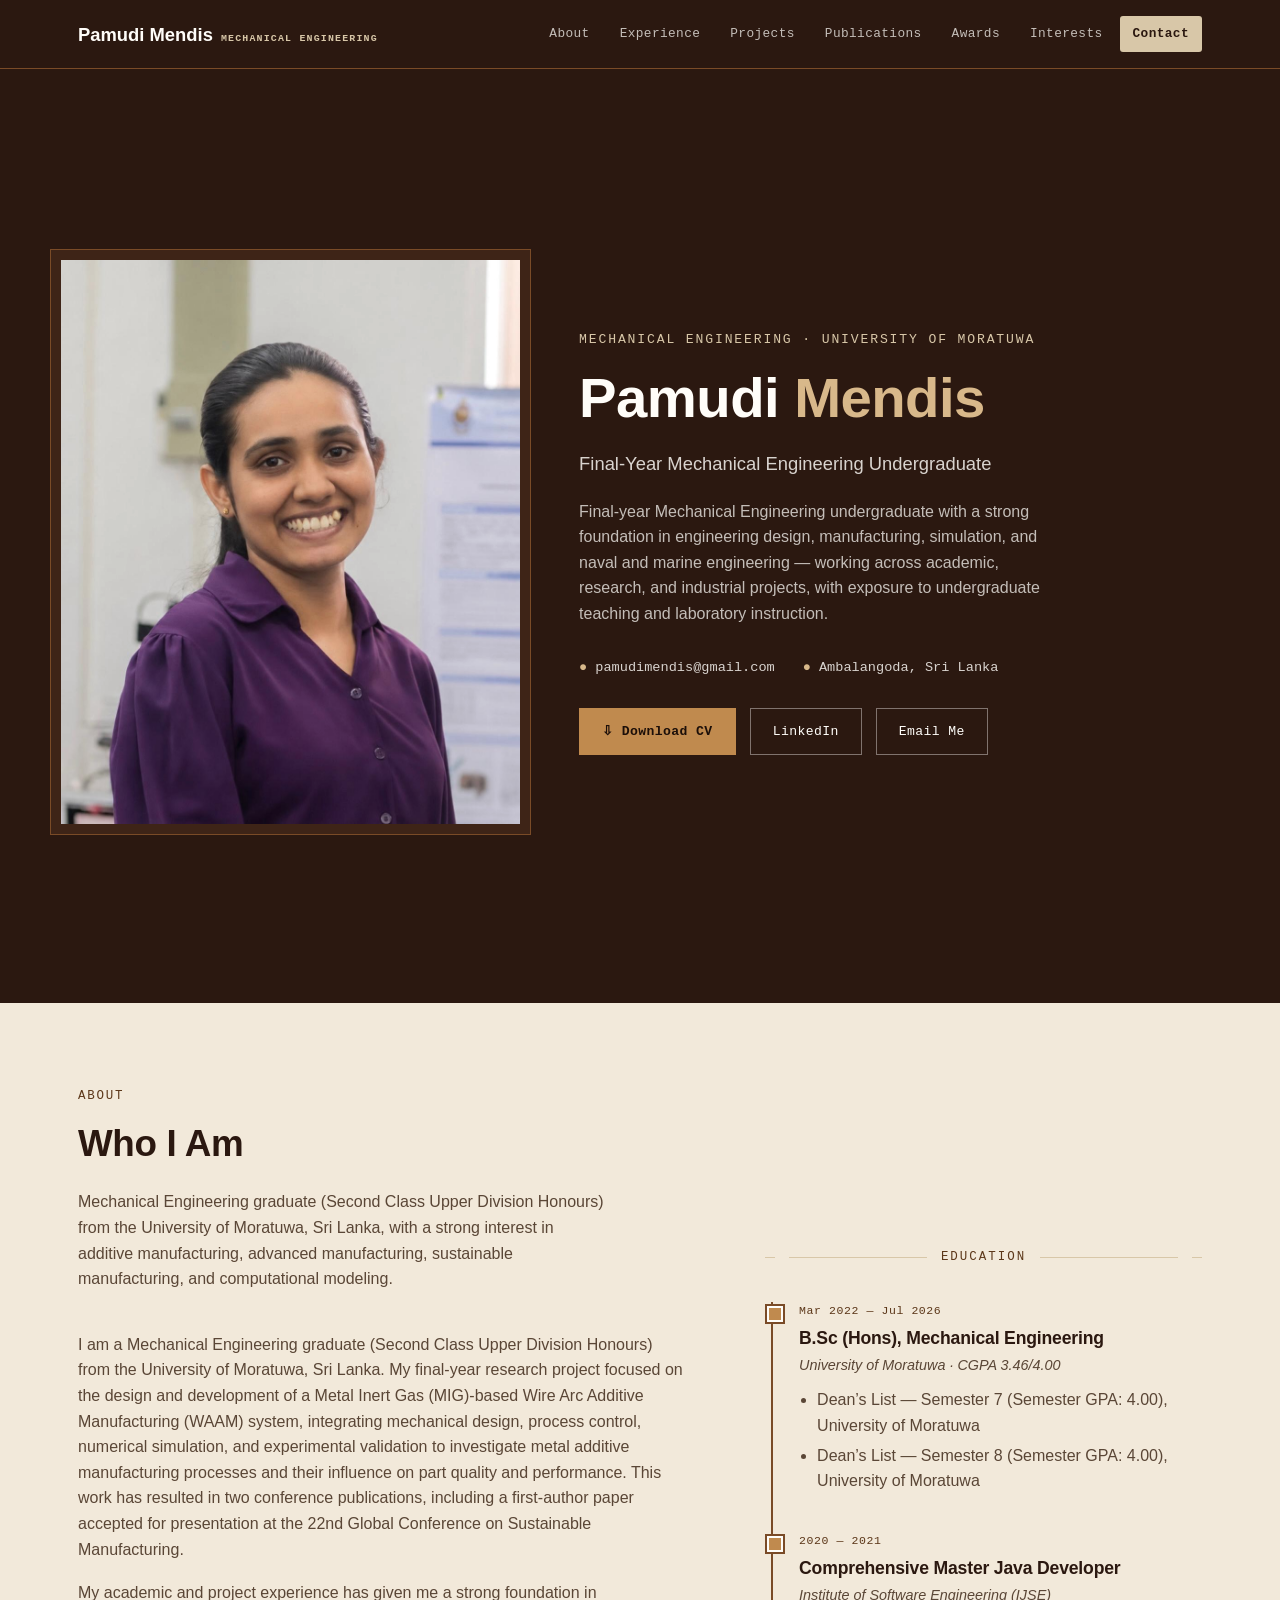
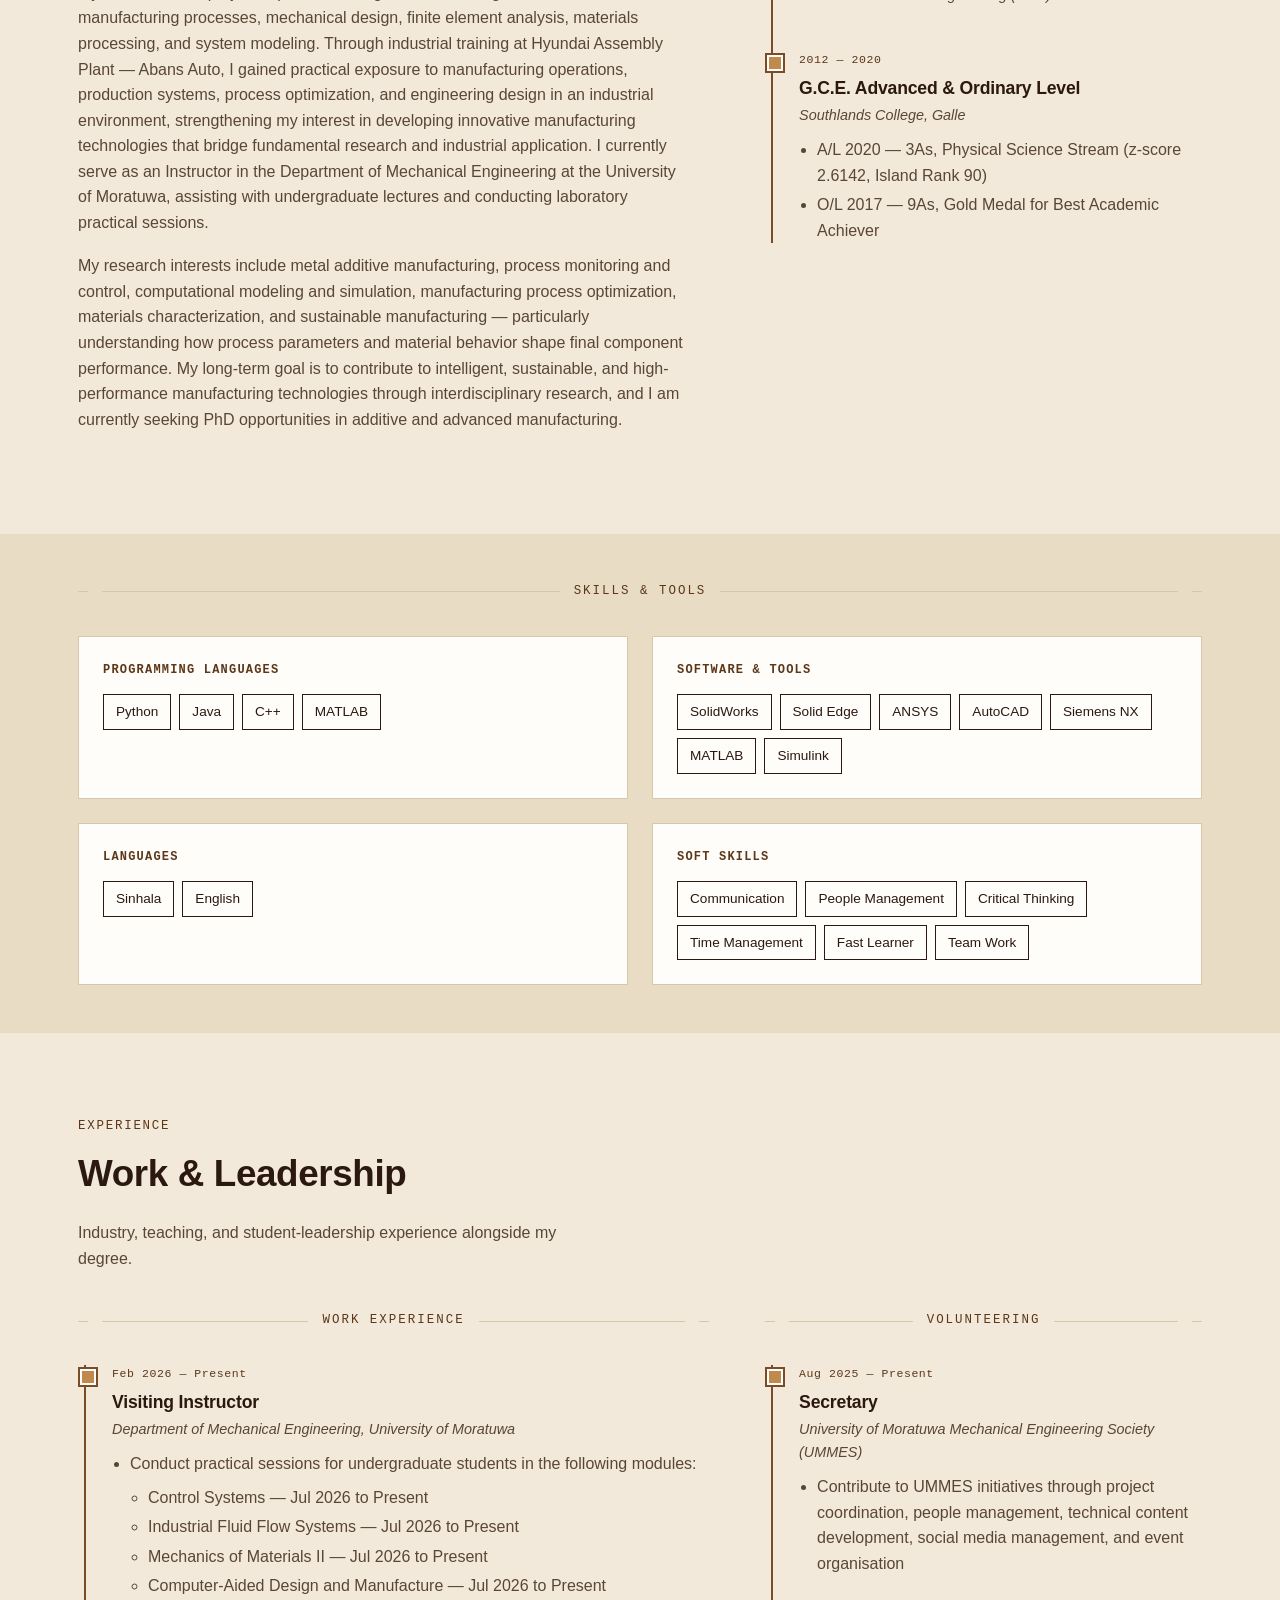
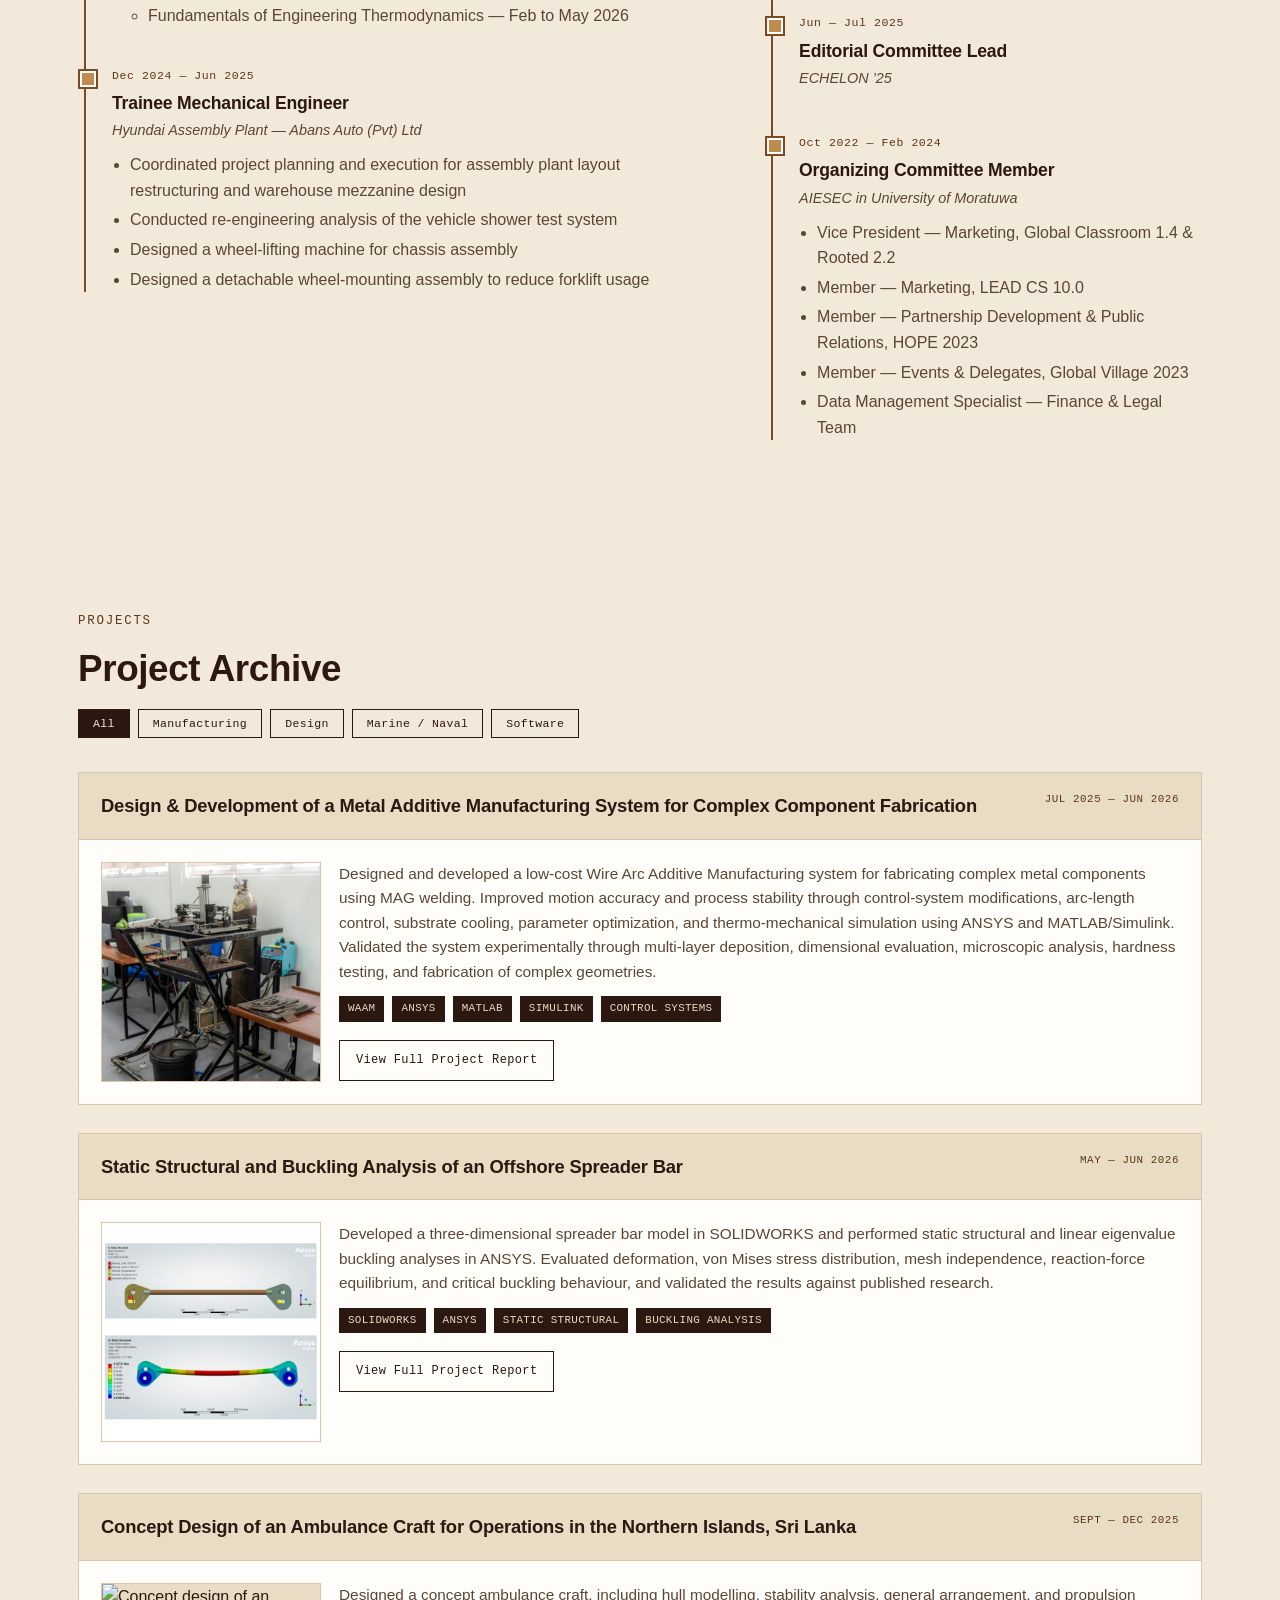
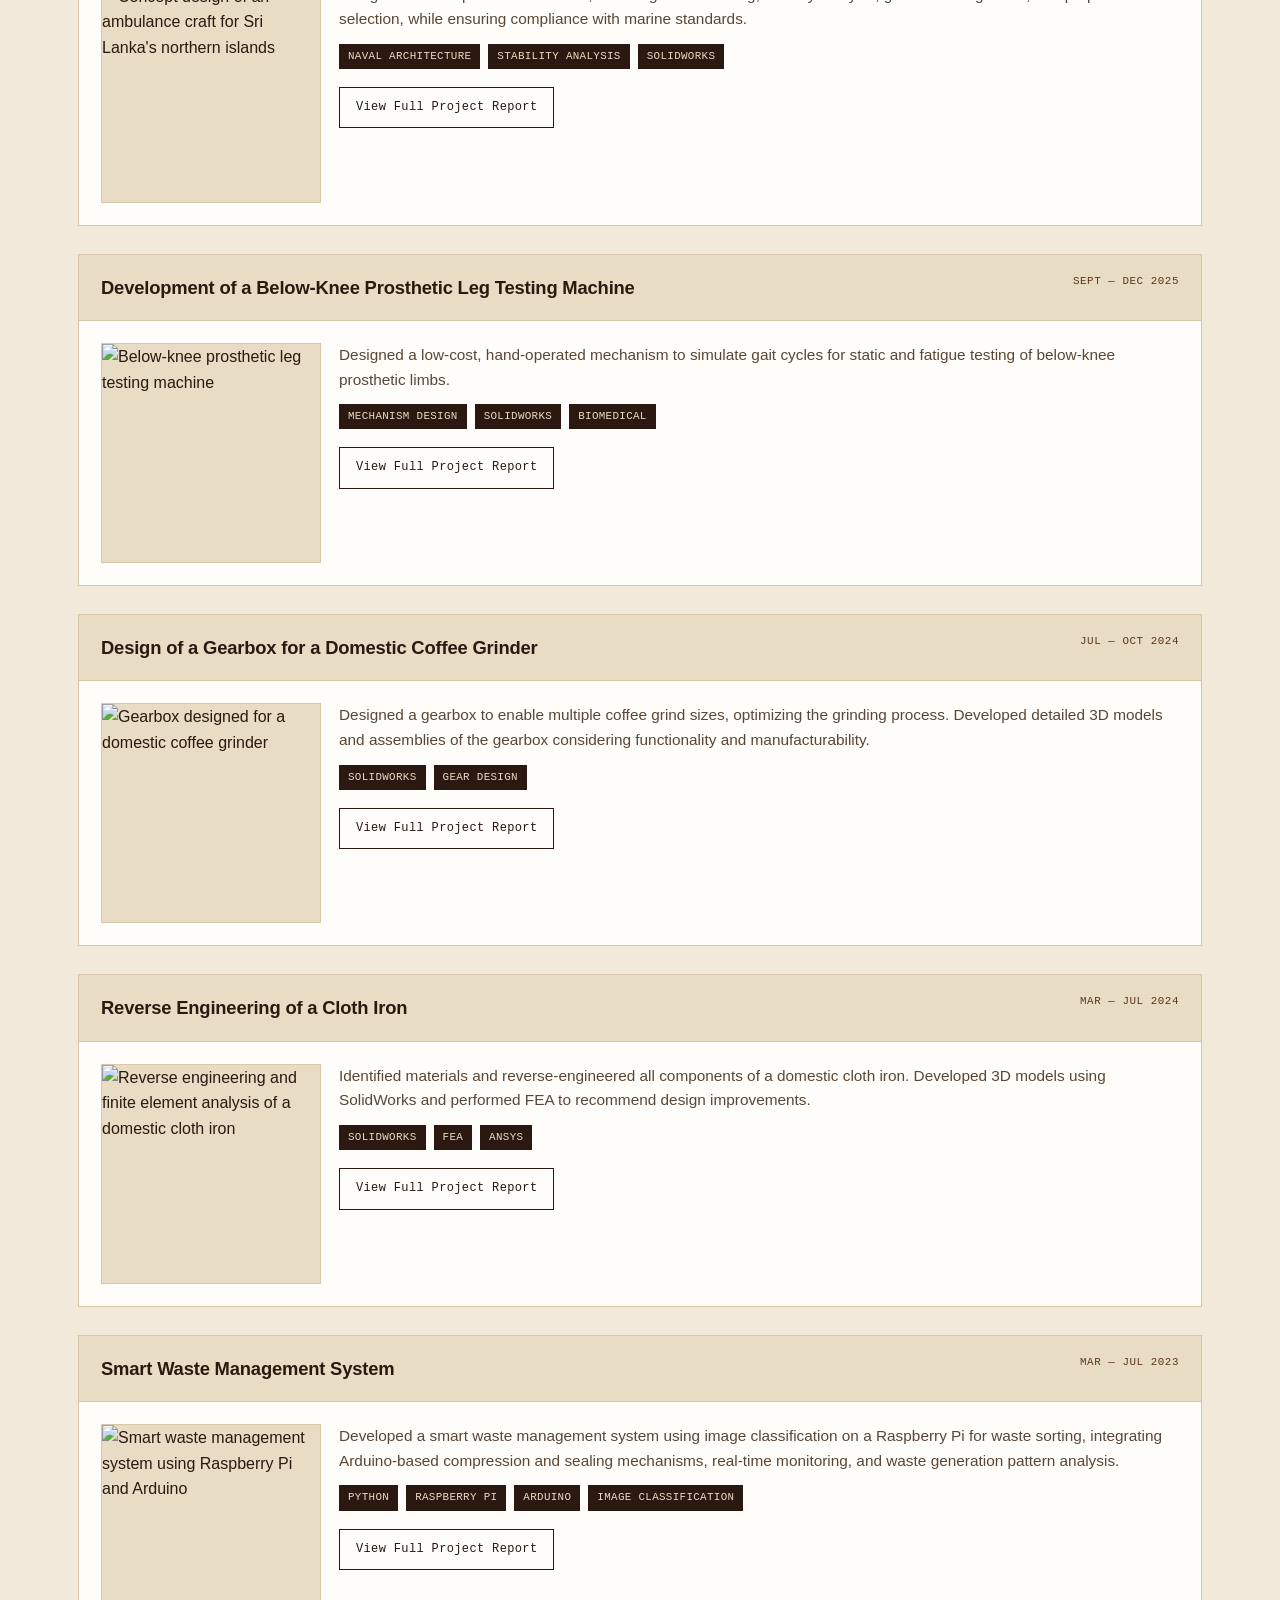
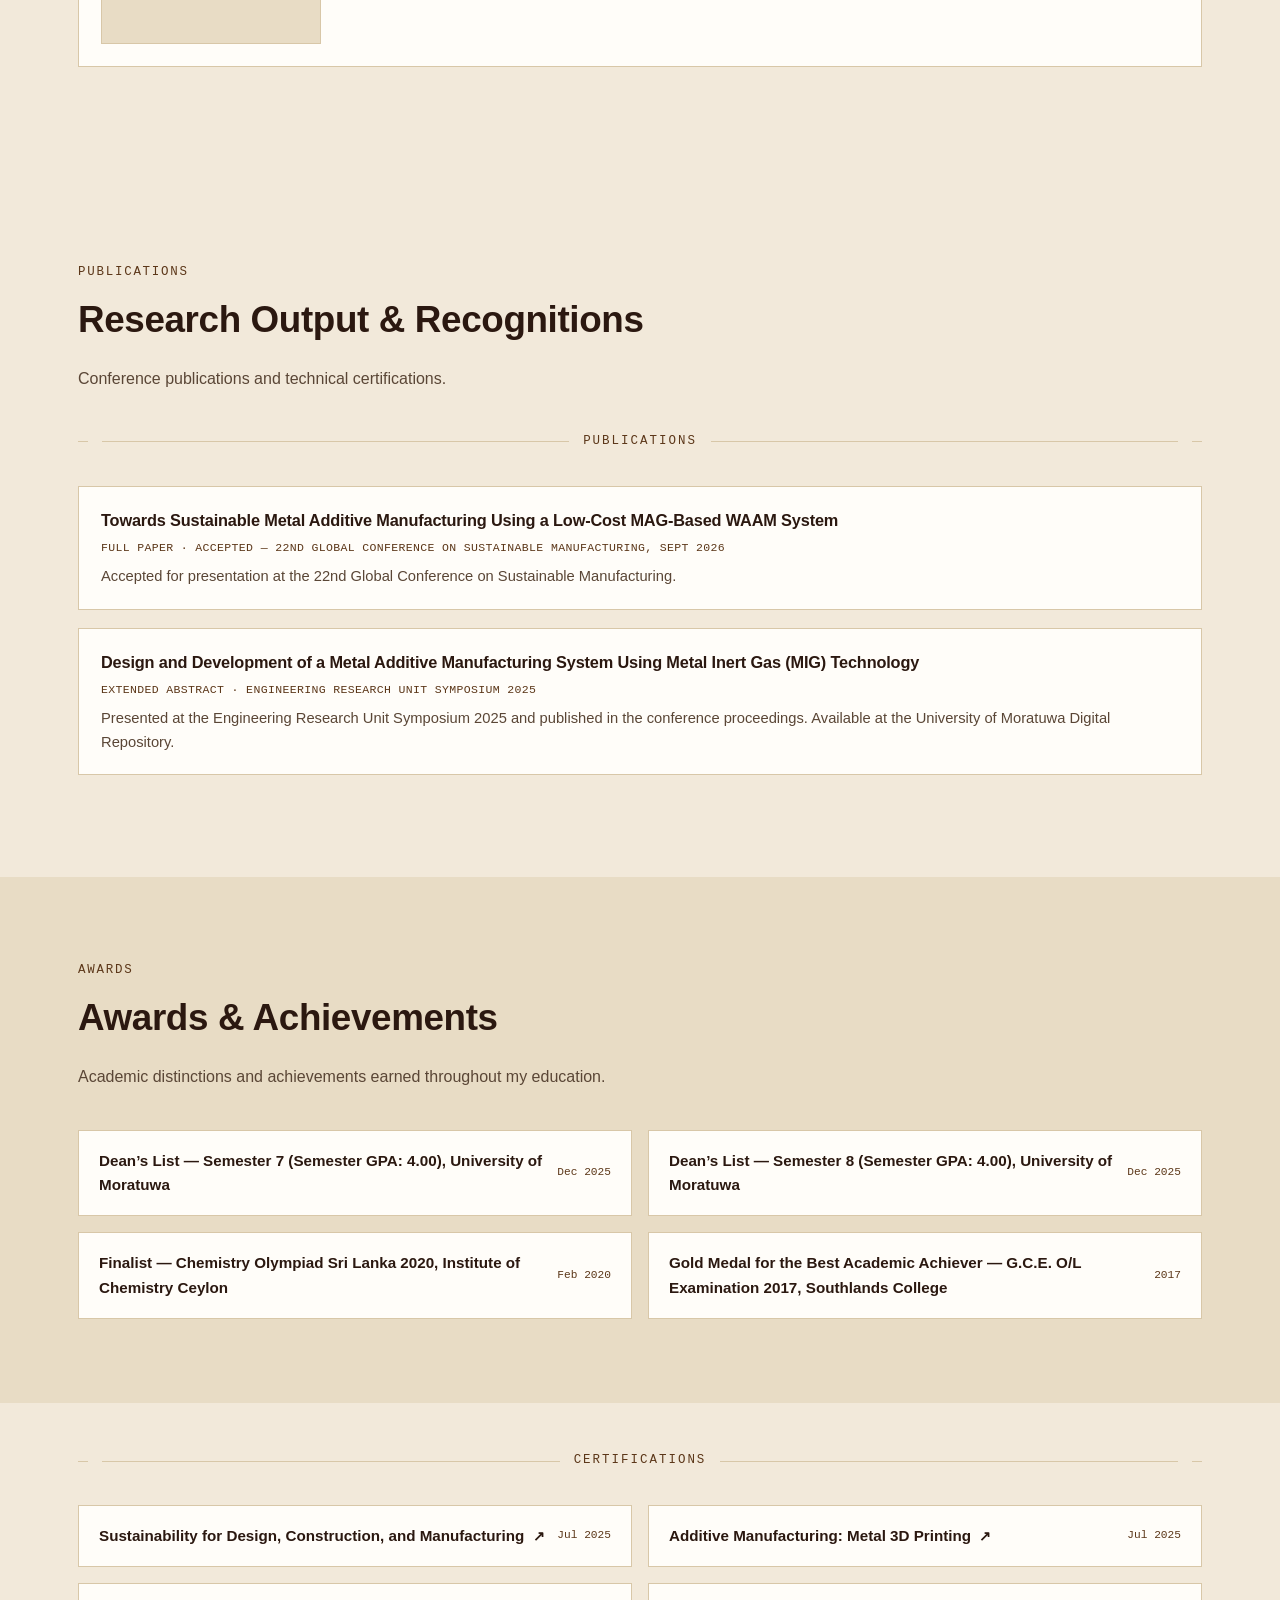
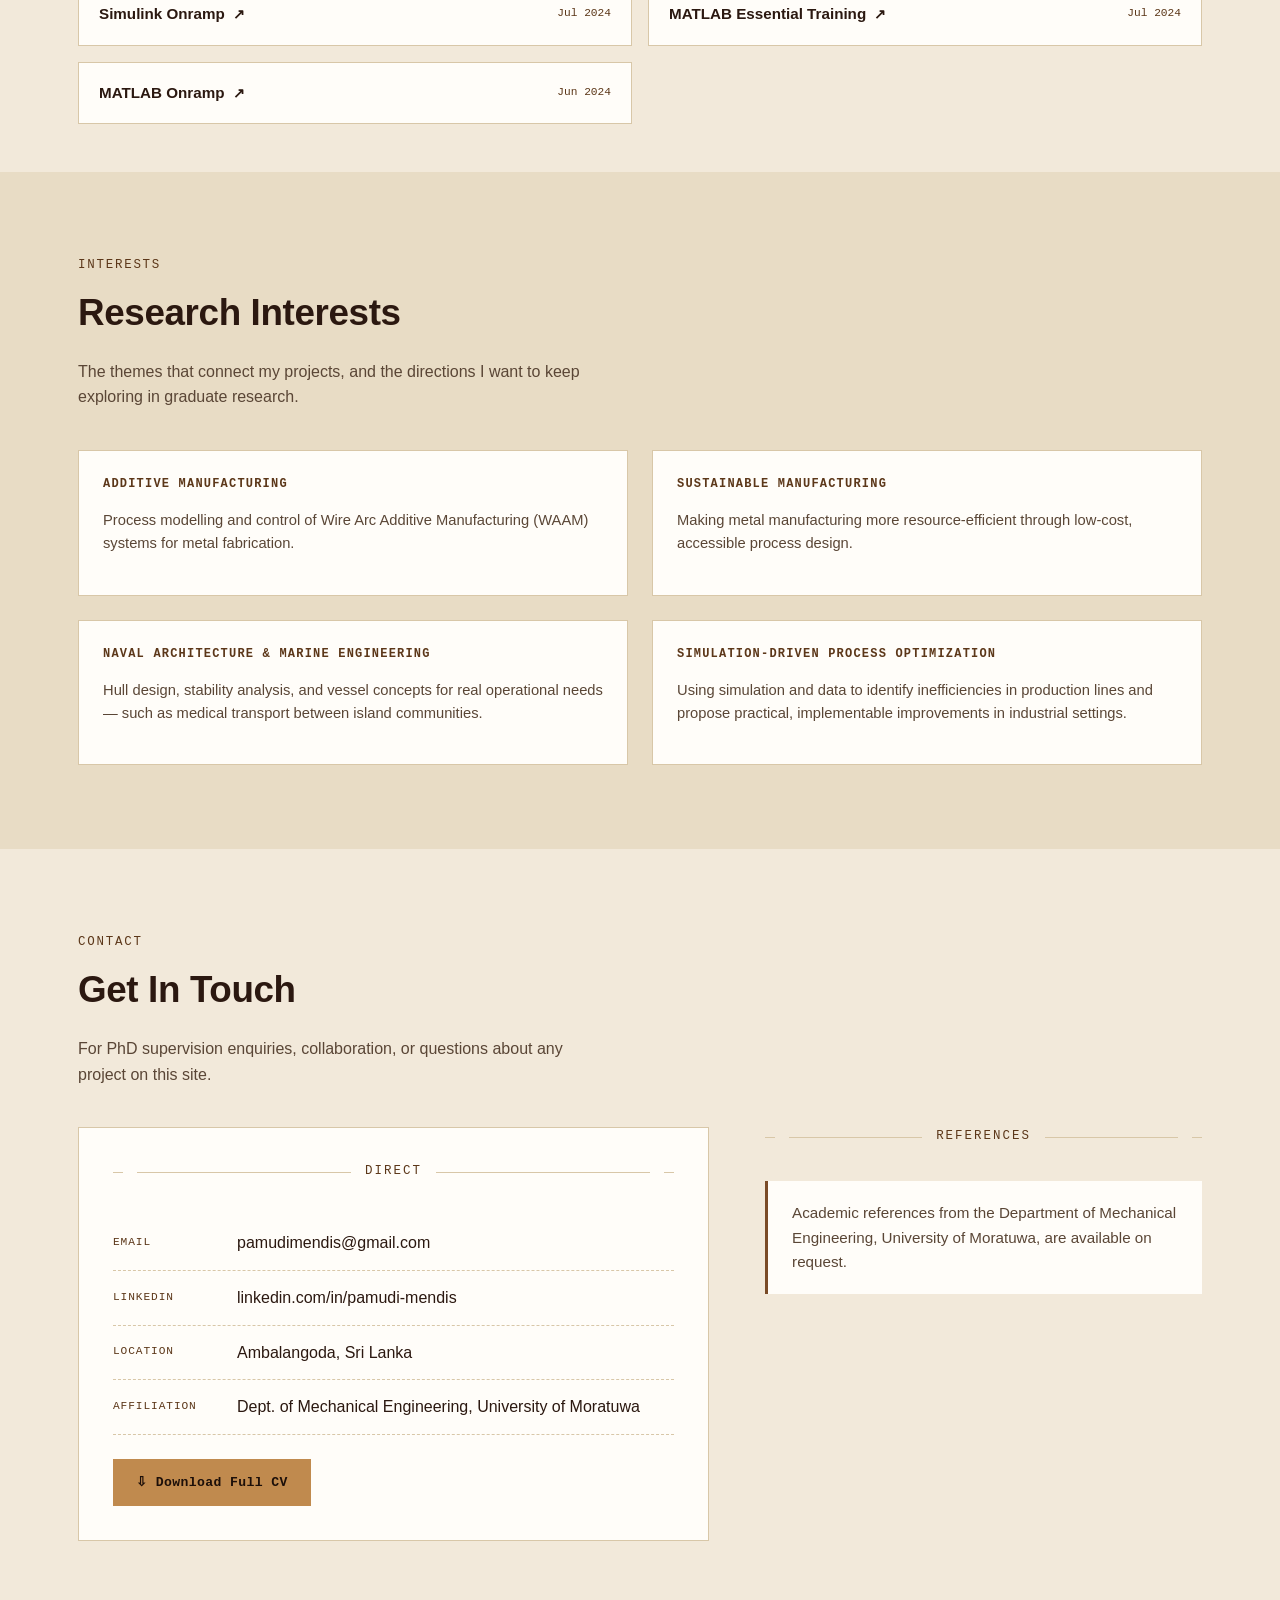
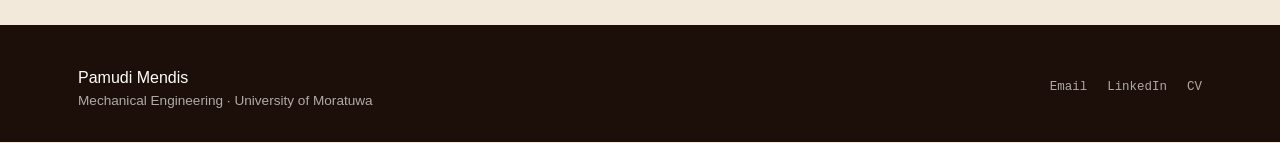
==== commit 502502a0: "Add files via upload" ====
--- a/index.html
+++ b/index.html
@@ -19,6 +19,7 @@
 <li><a href="#experience">Experience</a></li>
 <li><a href="#projects">Projects</a></li>
 <li><a href="#publications">Publications</a></li>
+<li><a href="#awards">Awards</a></li>
 <li><a href="#interests">Interests</a></li>
 <li><a href="#contact">Contact</a></li>
 
@@ -28,7 +29,10 @@
 
 <section id="top" class="hero">
   <div class="wrap hero-grid">
-    <div>
+    <div class="hero-photo">
+      <img src="assets/photo.jpg" alt="Pamudi Mendis">
+    </div>
+    <div class="hero-content">
       <div class="eyebrow">Mechanical Engineering &middot; University of Moratuwa</div>
       <h1>Pamudi <span>Mendis</span></h1>
       <div class="role">Final-Year Mechanical Engineering Undergraduate</div>
@@ -43,9 +47,6 @@
         <a class="btn btn-ghost" href="#contact">Email Me</a>
       </div>
     </div>
-    <div class="hero-photo">
-      <img src="assets/photo.jpg" alt="Pamudi Mendis">
-    </div>
   </div>
 </section>
 
@@ -65,9 +66,13 @@
         <div class="dim-head"><span class="tick"></span><span class="line"></span><span class="label">Education</span><span class="line"></span><span class="tick"></span></div>
         <div class="timeline">
           <div class="tl-item">
-            <div class="tl-date">Mar 2022 &mdash; Present</div>
+            <div class="tl-date">Mar 2022 &mdash; Jul 2026</div>
             <h3>B.Sc (Hons), Mechanical Engineering</h3>
             <div class="tl-org">University of Moratuwa &middot; CGPA 3.46/4.00</div>
+            <ul>
+              <li>Dean&rsquo;s List &mdash; Semester 7 (Semester GPA: 4.00), University of Moratuwa</li>
+              <li>Dean&rsquo;s List &mdash; Semester 8 (Semester GPA: 4.00), University of Moratuwa</li>
+            </ul>
           </div>
           <div class="tl-item">
             <div class="tl-date">2020 &mdash; 2021</div>
@@ -132,12 +137,19 @@
         <div class="dim-head"><span class="tick"></span><span class="line"></span><span class="label">Work Experience</span><span class="line"></span><span class="tick"></span></div>
         <div class="timeline">
           <div class="tl-item">
-            <div class="tl-date">Feb &mdash; May 2026</div>
+            <div class="tl-date">Feb 2026 &mdash; Present</div>
             <h3>Visiting Instructor</h3>
             <div class="tl-org">Department of Mechanical Engineering, University of Moratuwa</div>
             <ul>
-              <li>Conducted Refrigeration and Air-Conditioning practical sessions for semester 2 students in the Fundamentals of Engineering Thermodynamics module</li>
-              <li>Assisted in delivering Mechanics lectures for semester 1 students</li>
+              <li>Conduct practical sessions for undergraduate students in the following modules:
+                <ul>
+                  <li>Control Systems &mdash; Jul 2026 to Present</li>
+                  <li>Industrial Fluid Flow Systems &mdash; Jul 2026 to Present</li>
+                  <li>Mechanics of Materials II &mdash; Jul 2026 to Present</li>
+                  <li>Computer-Aided Design and Manufacture &mdash; Jul 2026 to Present</li>
+                  <li>Fundamentals of Engineering Thermodynamics &mdash; Feb to May 2026</li>
+                </ul>
+              </li>
             </ul>
           </div>
           <div class="tl-item">
@@ -171,7 +183,7 @@
           </div>
           <div class="tl-item">
             <div class="tl-date">Oct 2022 &mdash; Feb 2024</div>
-            <h3>Multiple Organizing Committee Roles</h3>
+            <h3>Organizing Committee Member</h3>
             <div class="tl-org">AIESEC in University of Moratuwa</div>
             <ul>
               <li>Vice President &mdash; Marketing, Global Classroom 1.4 &amp; Rooted 2.2</li>
@@ -191,7 +203,6 @@
   <div class="wrap">
     <div class="section-eyebrow">Projects</div>
     <h2 class="section-title">Project Archive</h2>
-    <p class="section-sub">Ten engineering projects spanning manufacturing, marine design, mechanism design, simulation, and software &mdash; each documented like a drawing sheet: brief, tools, and status.</p>
 
     <div class="filter-row">
       <button class="filter-btn active" data-filter="all">All</button>
@@ -199,35 +210,38 @@
       <button class="filter-btn" data-filter="design">Design</button>
       <button class="filter-btn" data-filter="marine">Marine / Naval</button>
       <button class="filter-btn" data-filter="software">Software</button>
-      <button class="filter-btn" data-filter="research">Research</button>
     </div>
     
     <div class="tblock" data-category="manufacturing">
       <div class="tblock-head">
         <h3>Design &amp; Development of a Metal Additive Manufacturing System for Complex Component Fabrication</h3>
-        <div class="tblock-meta">Jul 2025 &mdash; Present</div>
-      </div>
-      <div class="tblock-body with-media">
-        <div class="tblock-media">DRG. 01
-WAAM SYSTEM</div>
-        <div>
-          <p>Designing and developing a metal 3D printer using WAAM technology with regulated control of key process parameters, including system modelling and simulation to predict behaviour, and experimental validation through fabrication of complex metal components.</p>
-          <div class="tags"><span class="tag">WAAM</span><span class="tag">MATLAB</span><span class="tag">SIMULINK</span><span class="tag">CONTROL SYSTEMS</span></div>
-        </div>
-      </div>
-    </div>
-    
-    <div class="tblock" data-category="manufacturing">
-      <div class="tblock-head">
-        <h3>Production Line Optimization at Abans Electricals PLC</h3>
-        <div class="tblock-meta">Mar &mdash; May 2026</div>
-      </div>
-      <div class="tblock-body with-media">
-        <div class="tblock-media">DRG. 02
-LINE LAYOUT</div>
-        <div>
-          <p>Optimized the washing machine production line at Abans Electricals PLC by identifying inefficiencies and proposing improvements in material handling, batch sizing, and workflow.</p>
-          <div class="tags"><span class="tag">PROCESS IMPROVEMENT</span><span class="tag">LEAN MANUFACTURING</span></div>
+        <div class="tblock-meta">Jul 2025 &mdash; Jun 2026</div>
+      </div>
+      <div class="tblock-body with-media">
+        <div class="tblock-media tblock-media-square">
+          <img src="assets/projects/waam-system.png" width="1200" height="1200" loading="lazy" alt="Wire Arc Additive Manufacturing system for complex metal component fabrication">
+        </div>
+        <div>
+          <p>Designed and developed a low-cost Wire Arc Additive Manufacturing system for fabricating complex metal components using MAG welding. Improved motion accuracy and process stability through control-system modifications, arc-length control, substrate cooling, parameter optimization, and thermo-mechanical simulation using ANSYS and MATLAB/Simulink. Validated the system experimentally through multi-layer deposition, dimensional evaluation, microscopic analysis, hardness testing, and fabrication of complex geometries.</p>
+          <div class="tags"><span class="tag">WAAM</span><span class="tag">ANSYS</span><span class="tag">MATLAB</span><span class="tag">SIMULINK</span><span class="tag">CONTROL SYSTEMS</span></div>
+          <a class="btn btn-outline project-report-btn" href="assets/reports/waam-project-report.pdf" target="_blank" rel="noopener">View Full Project Report</a>
+        </div>
+      </div>
+    </div>
+
+    <div class="tblock" data-category="design">
+      <div class="tblock-head">
+        <h3>Static Structural and Buckling Analysis of an Offshore Spreader Bar</h3>
+        <div class="tblock-meta">May &mdash; Jun 2026</div>
+      </div>
+      <div class="tblock-body with-media">
+        <div class="tblock-media">
+          <img src="assets/projects/offshore-spreader-bar.png" width="1200" height="800" loading="lazy" alt="SOLIDWORKS model and ANSYS analysis of an offshore spreader bar">
+        </div>
+        <div>
+          <p>Developed a three-dimensional spreader bar model in SOLIDWORKS and performed static structural and linear eigenvalue buckling analyses in ANSYS. Evaluated deformation, von Mises stress distribution, mesh independence, reaction-force equilibrium, and critical buckling behaviour, and validated the results against published research.</p>
+          <div class="tags"><span class="tag">SOLIDWORKS</span><span class="tag">ANSYS</span><span class="tag">STATIC STRUCTURAL</span><span class="tag">BUCKLING ANALYSIS</span></div>
+          <a class="btn btn-outline project-report-btn" href="assets/reports/offshore-spreader-bar-report.pdf" target="_blank" rel="noopener">View Full Project Report</a>
         </div>
       </div>
     </div>
@@ -238,11 +252,13 @@
         <div class="tblock-meta">Sept &mdash; Dec 2025</div>
       </div>
       <div class="tblock-body with-media">
-        <div class="tblock-media">DRG. 03
-HULL FORM</div>
+        <div class="tblock-media">
+          <img src="assets/projects/ambulance-craft.png" width="1200" height="800" loading="lazy" alt="Concept design of an ambulance craft for Sri Lanka's northern islands">
+        </div>
         <div>
           <p>Designed a concept ambulance craft, including hull modelling, stability analysis, general arrangement, and propulsion selection, while ensuring compliance with marine standards.</p>
           <div class="tags"><span class="tag">NAVAL ARCHITECTURE</span><span class="tag">STABILITY ANALYSIS</span><span class="tag">SOLIDWORKS</span></div>
+          <a class="btn btn-outline project-report-btn" href="assets/reports/ambulance-craft-report.pdf" target="_blank" rel="noopener">View Full Project Report</a>
         </div>
       </div>
     </div>
@@ -253,26 +269,13 @@
         <div class="tblock-meta">Sept &mdash; Dec 2025</div>
       </div>
       <div class="tblock-body with-media">
-        <div class="tblock-media">DRG. 04
-GAIT RIG</div>
+        <div class="tblock-media">
+          <img src="assets/projects/prosthetic-leg-testing-machine.png" width="1200" height="800" loading="lazy" alt="Below-knee prosthetic leg testing machine">
+        </div>
         <div>
           <p>Designed a low-cost, hand-operated mechanism to simulate gait cycles for static and fatigue testing of below-knee prosthetic limbs.</p>
           <div class="tags"><span class="tag">MECHANISM DESIGN</span><span class="tag">SOLIDWORKS</span><span class="tag">BIOMEDICAL</span></div>
-        </div>
-      </div>
-    </div>
-    
-    <div class="tblock" data-category="research">
-      <div class="tblock-head">
-        <h3>Social/Community Project on the Sri Lankan Mold Manufacturing Industry</h3>
-        <div class="tblock-meta">Jun &mdash; Jul 2025</div>
-      </div>
-      <div class="tblock-body with-media">
-        <div class="tblock-media">DRG. 05
-CASE STUDY</div>
-        <div>
-          <p>Analyzed challenges in Sri Lanka&rsquo;s mold manufacturing industry through a case study on Hasala Engineering, and proposed policy-level and technical solutions to improve global competitiveness.</p>
-          <div class="tags"><span class="tag">CASE STUDY</span><span class="tag">INDUSTRY ANALYSIS</span></div>
+          <a class="btn btn-outline project-report-btn" href="assets/reports/prosthetic-leg-testing-machine-report.pdf" target="_blank" rel="noopener">View Full Project Report</a>
         </div>
       </div>
     </div>
@@ -283,26 +286,13 @@
         <div class="tblock-meta">Jul &mdash; Oct 2024</div>
       </div>
       <div class="tblock-body with-media">
-        <div class="tblock-media">DRG. 06
-GEARBOX</div>
+        <div class="tblock-media">
+          <img src="assets/projects/coffee-grinder-gearbox.png" width="1200" height="800" loading="lazy" alt="Gearbox designed for a domestic coffee grinder">
+        </div>
         <div>
           <p>Designed a gearbox to enable multiple coffee grind sizes, optimizing the grinding process. Developed detailed 3D models and assemblies of the gearbox considering functionality and manufacturability.</p>
           <div class="tags"><span class="tag">SOLIDWORKS</span><span class="tag">GEAR DESIGN</span></div>
-        </div>
-      </div>
-    </div>
-    
-    <div class="tblock" data-category="manufacturing">
-      <div class="tblock-head">
-        <h3>Optimization of the Production Line of Wewalwala Mills (Pvt) Ltd</h3>
-        <div class="tblock-meta">Jul &mdash; Oct 2024</div>
-      </div>
-      <div class="tblock-body with-media">
-        <div class="tblock-media">DRG. 07
-LINE SIM</div>
-        <div>
-          <p>Analyzed existing production line conditions and identified inefficiencies. Proposed simulation-based improvements to enhance productivity and overall production line efficiency.</p>
-          <div class="tags"><span class="tag">SIMULATION</span><span class="tag">PROCESS IMPROVEMENT</span></div>
+          <a class="btn btn-outline project-report-btn" href="assets/reports/coffee-grinder-gearbox-report.pdf" target="_blank" rel="noopener">View Full Project Report</a>
         </div>
       </div>
     </div>
@@ -313,26 +303,13 @@
         <div class="tblock-meta">Mar &mdash; Jul 2024</div>
       </div>
       <div class="tblock-body with-media">
-        <div class="tblock-media">DRG. 08
-TEARDOWN</div>
+        <div class="tblock-media">
+          <img src="assets/projects/cloth-iron-reverse-engineering.png" width="1200" height="800" loading="lazy" alt="Reverse engineering and finite element analysis of a domestic cloth iron">
+        </div>
         <div>
           <p>Identified materials and reverse-engineered all components of a domestic cloth iron. Developed 3D models using SolidWorks and performed FEA to recommend design improvements.</p>
           <div class="tags"><span class="tag">SOLIDWORKS</span><span class="tag">FEA</span><span class="tag">ANSYS</span></div>
-        </div>
-      </div>
-    </div>
-    
-    <div class="tblock" data-category="manufacturing">
-      <div class="tblock-head">
-        <h3>Manufacturing of a Laptop Table</h3>
-        <div class="tblock-meta">Mar &mdash; Jul 2023</div>
-      </div>
-      <div class="tblock-body with-media">
-        <div class="tblock-media">DRG. 09
-LAPTOP TABLE</div>
-        <div>
-          <p>Fabricated a laptop table using welding, sheet metal fabrication, and wood-working processes, gaining hands-on experience in basic manufacturing techniques.</p>
-          <div class="tags"><span class="tag">WELDING</span><span class="tag">SHEET METAL</span><span class="tag">WOODWORKING</span></div>
+          <a class="btn btn-outline project-report-btn" href="assets/reports/cloth-iron-reverse-engineering-report.pdf" target="_blank" rel="noopener">View Full Project Report</a>
         </div>
       </div>
     </div>
@@ -343,11 +320,13 @@
         <div class="tblock-meta">Mar &mdash; Jul 2023</div>
       </div>
       <div class="tblock-body with-media">
-        <div class="tblock-media">DRG. 10
-WASTE SYSTEM</div>
+        <div class="tblock-media">
+          <img src="assets/projects/smart-waste-management-system.png" width="1200" height="800" loading="lazy" alt="Smart waste management system using Raspberry Pi and Arduino">
+        </div>
         <div>
           <p>Developed a smart waste management system using image classification on a Raspberry Pi for waste sorting, integrating Arduino-based compression and sealing mechanisms, real-time monitoring, and waste generation pattern analysis.</p>
           <div class="tags"><span class="tag">PYTHON</span><span class="tag">RASPBERRY PI</span><span class="tag">ARDUINO</span><span class="tag">IMAGE CLASSIFICATION</span></div>
+          <a class="btn btn-outline project-report-btn" href="assets/reports/smart-waste-management-system-report.pdf" target="_blank" rel="noopener">View Full Project Report</a>
         </div>
       </div>
     </div>
@@ -375,15 +354,52 @@
   </div>
 </section>
 
-<section class="section-alt section-tight">
+<section id="awards" class="section-alt">
+  <div class="wrap">
+    <div class="section-eyebrow">Awards</div>
+    <h2 class="section-title">Awards &amp; Achievements</h2>
+    <p class="section-sub">Academic distinctions and achievements earned throughout my education.</p>
+
+    <div class="award-grid">
+      <div class="award-card">
+        <div class="name">Dean&rsquo;s List &mdash; Semester 7 (Semester GPA: 4.00), University of Moratuwa</div>
+        <div class="date">Dec 2025</div>
+      </div>
+      <div class="award-card">
+        <div class="name">Dean&rsquo;s List &mdash; Semester 8 (Semester GPA: 4.00), University of Moratuwa</div>
+        <div class="date">Dec 2025</div>
+      </div>
+      <div class="award-card">
+        <div class="name">Finalist &mdash; Chemistry Olympiad Sri Lanka 2020, Institute of Chemistry Ceylon</div>
+        <div class="date">Feb 2020</div>
+      </div>
+      <div class="award-card">
+        <div class="name">Gold Medal for the Best Academic Achiever &mdash; G.C.E. O/L Examination 2017, Southlands College</div>
+        <div class="date">2017</div>
+      </div>
+    </div>
+  </div>
+</section>
+
+<section class="section-tight">
   <div class="wrap">
     <div class="dim-head"><span class="tick"></span><span class="line"></span><span class="label">Certifications</span><span class="line"></span><span class="tick"></span></div>
     <div class="award-grid">
-      <div class="award-card"><div class="name">Sustainability for Design, Construction, and Manufacturing</div><div class="date">Jul 2025</div></div>
-      <div class="award-card"><div class="name">Additive Manufacturing: Metal 3D Printing</div><div class="date">Jul 2025</div></div>
-      <div class="award-card"><div class="name">Simulink Onramp</div><div class="date">Jul 2024</div></div>
-      <div class="award-card"><div class="name">MATLAB Essential Training</div><div class="date">Jul 2024</div></div>
-      <div class="award-card"><div class="name">MATLAB Onramp</div><div class="date">Jun 2024</div></div>
+      <a class="award-card certificate-link" href="https://www.linkedin.com/learning/certificates/baf8eb8cbd408f0d674a06b6fb1b6a1f8719192a3af97b12a0fca25fc53e5664" target="_blank" rel="noopener" aria-label="View Sustainability for Design, Construction, and Manufacturing certificate">
+        <div class="name">Sustainability for Design, Construction, and Manufacturing <span class="external-mark" aria-hidden="true">&#8599;</span></div><div class="date">Jul 2025</div>
+      </a>
+      <a class="award-card certificate-link" href="https://www.linkedin.com/learning/certificates/cc21cabf71be0f69fa35b8694ea9e9c252ccb15cc9e7ff9f35f44560ea42311b" target="_blank" rel="noopener" aria-label="View Additive Manufacturing: Metal 3D Printing certificate">
+        <div class="name">Additive Manufacturing: Metal 3D Printing <span class="external-mark" aria-hidden="true">&#8599;</span></div><div class="date">Jul 2025</div>
+      </a>
+      <a class="award-card certificate-link" href="https://www.linkedin.com/learning/certificates/031249f43c474625a10a25f271805c4148e99161b204fa668dda9ce27944e290" target="_blank" rel="noopener" aria-label="View Simulink Onramp certificate">
+        <div class="name">Simulink Onramp <span class="external-mark" aria-hidden="true">&#8599;</span></div><div class="date">Jul 2024</div>
+      </a>
+      <a class="award-card certificate-link" href="https://matlabacademy.mathworks.com/progress/share/certificate.html?id=ece82fd9-7d46-4c57-bce6-a612907f88b7" target="_blank" rel="noopener" aria-label="View MATLAB Essential Training certificate">
+        <div class="name">MATLAB Essential Training <span class="external-mark" aria-hidden="true">&#8599;</span></div><div class="date">Jul 2024</div>
+      </a>
+      <a class="award-card certificate-link" href="https://matlabacademy.mathworks.com/progress/share/certificate.html?id=24f1e12d-2bf4-4749-8be6-2f1add6e5e44" target="_blank" rel="noopener" aria-label="View MATLAB Onramp certificate">
+        <div class="name">MATLAB Onramp <span class="external-mark" aria-hidden="true">&#8599;</span></div><div class="date">Jun 2024</div>
+      </a>
     </div>
   </div>
 </section>
--- a/style.css
+++ b/style.css
@@ -141,7 +141,7 @@
 }
 .hero .wrap{ position:relative; z-index:1; }
 .hero-grid{
-  display:grid; grid-template-columns: 1.15fr .85fr; gap: 48px;
+  display:grid; grid-template-columns: .85fr 1.15fr; gap: 48px;
   align-items:center;
   padding: 96px 0 84px;
 }
@@ -236,12 +236,21 @@
 .tblock-body.with-media{ grid-template-columns: 220px 1fr; }
 @media (max-width: 700px){ .tblock-body.with-media{ grid-template-columns: 1fr; } .tblock-head{ flex-direction:column; } .tblock-meta{ text-align:left; } }
 .tblock-media{
+  width: 100%;
+  aspect-ratio: 1 / 1;
   background: var(--beige-2);
-  border: 1px dashed var(--rule);
-  display:flex; align-items:center; justify-content:center;
-  min-height: 140px;
-  font-family: var(--font-mono); font-size:.7rem; color: var(--ink-soft);
-  text-align:center; padding: 10px;
+  border: 1px solid var(--rule);
+  display:flex;
+  align-items:center;
+  justify-content:center;
+  overflow:hidden;
+}
+.tblock-media img{
+  width:100%;
+  height:100%;
+  display:block;
+  object-fit:contain;
+  object-position:center;
 }
 .tblock p{ color: var(--ink-soft); margin: 0 0 10px; font-size:.96rem; }
 .tags{ display:flex; flex-wrap:wrap; gap:8px; margin-top: 12px; }
@@ -352,3 +361,22 @@
 .contact-line .k{ font-family: var(--font-mono); font-size:.7rem; letter-spacing:.08em; color: var(--brown-deep); width: 110px; flex:none; text-transform:uppercase; }
 
 ::selection{ background: var(--brown); color: var(--white); }
+
+
+/* Linked certification cards */
+.certificate-link{
+  transition: transform .15s ease, box-shadow .15s ease, border-color .15s ease;
+}
+.certificate-link:hover, .certificate-link:focus-visible{
+  transform: translateY(-2px);
+  border-color: var(--brown);
+  box-shadow: 0 8px 20px rgba(43,24,16,.10);
+}
+.external-mark{ font-size: .9em; margin-left: 4px; }
+
+/* Project report links */
+.project-report-btn{
+  margin-top: 18px;
+  padding: 10px 16px;
+  font-size: .75rem;
+}
